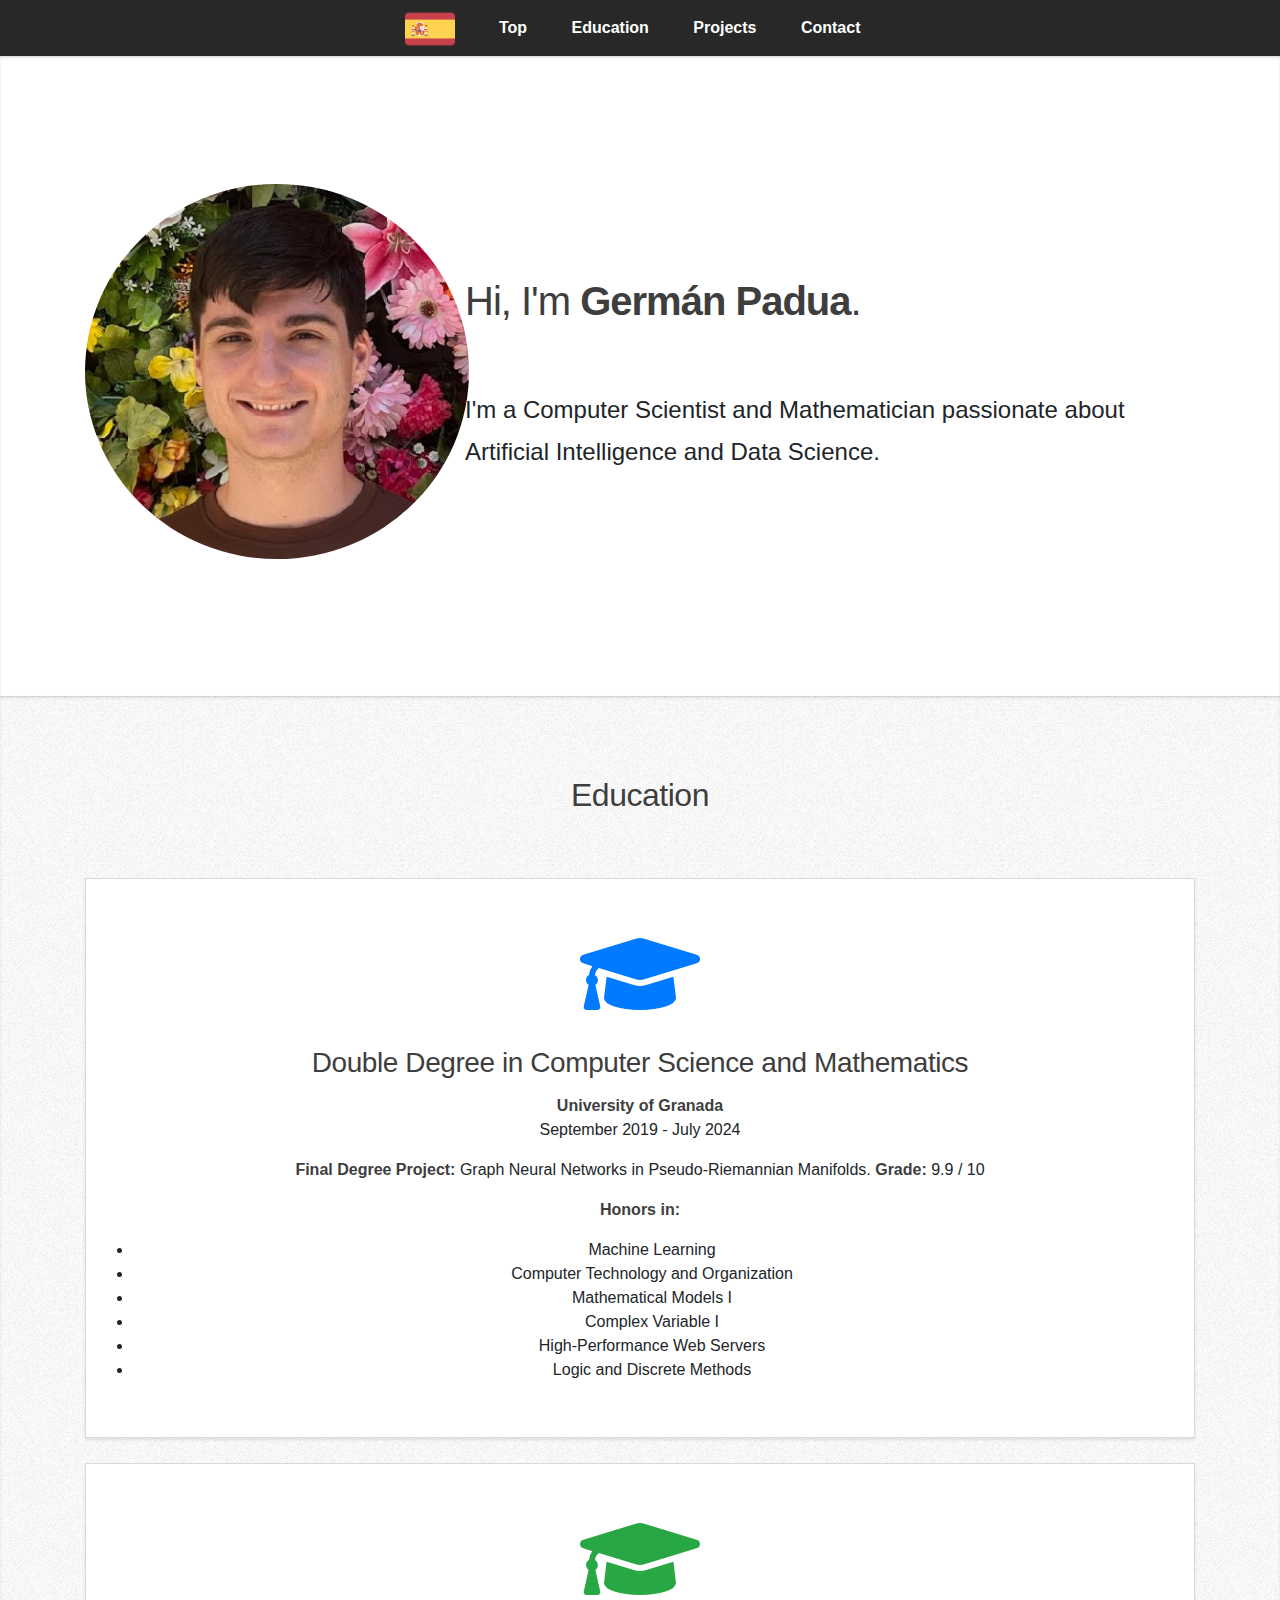
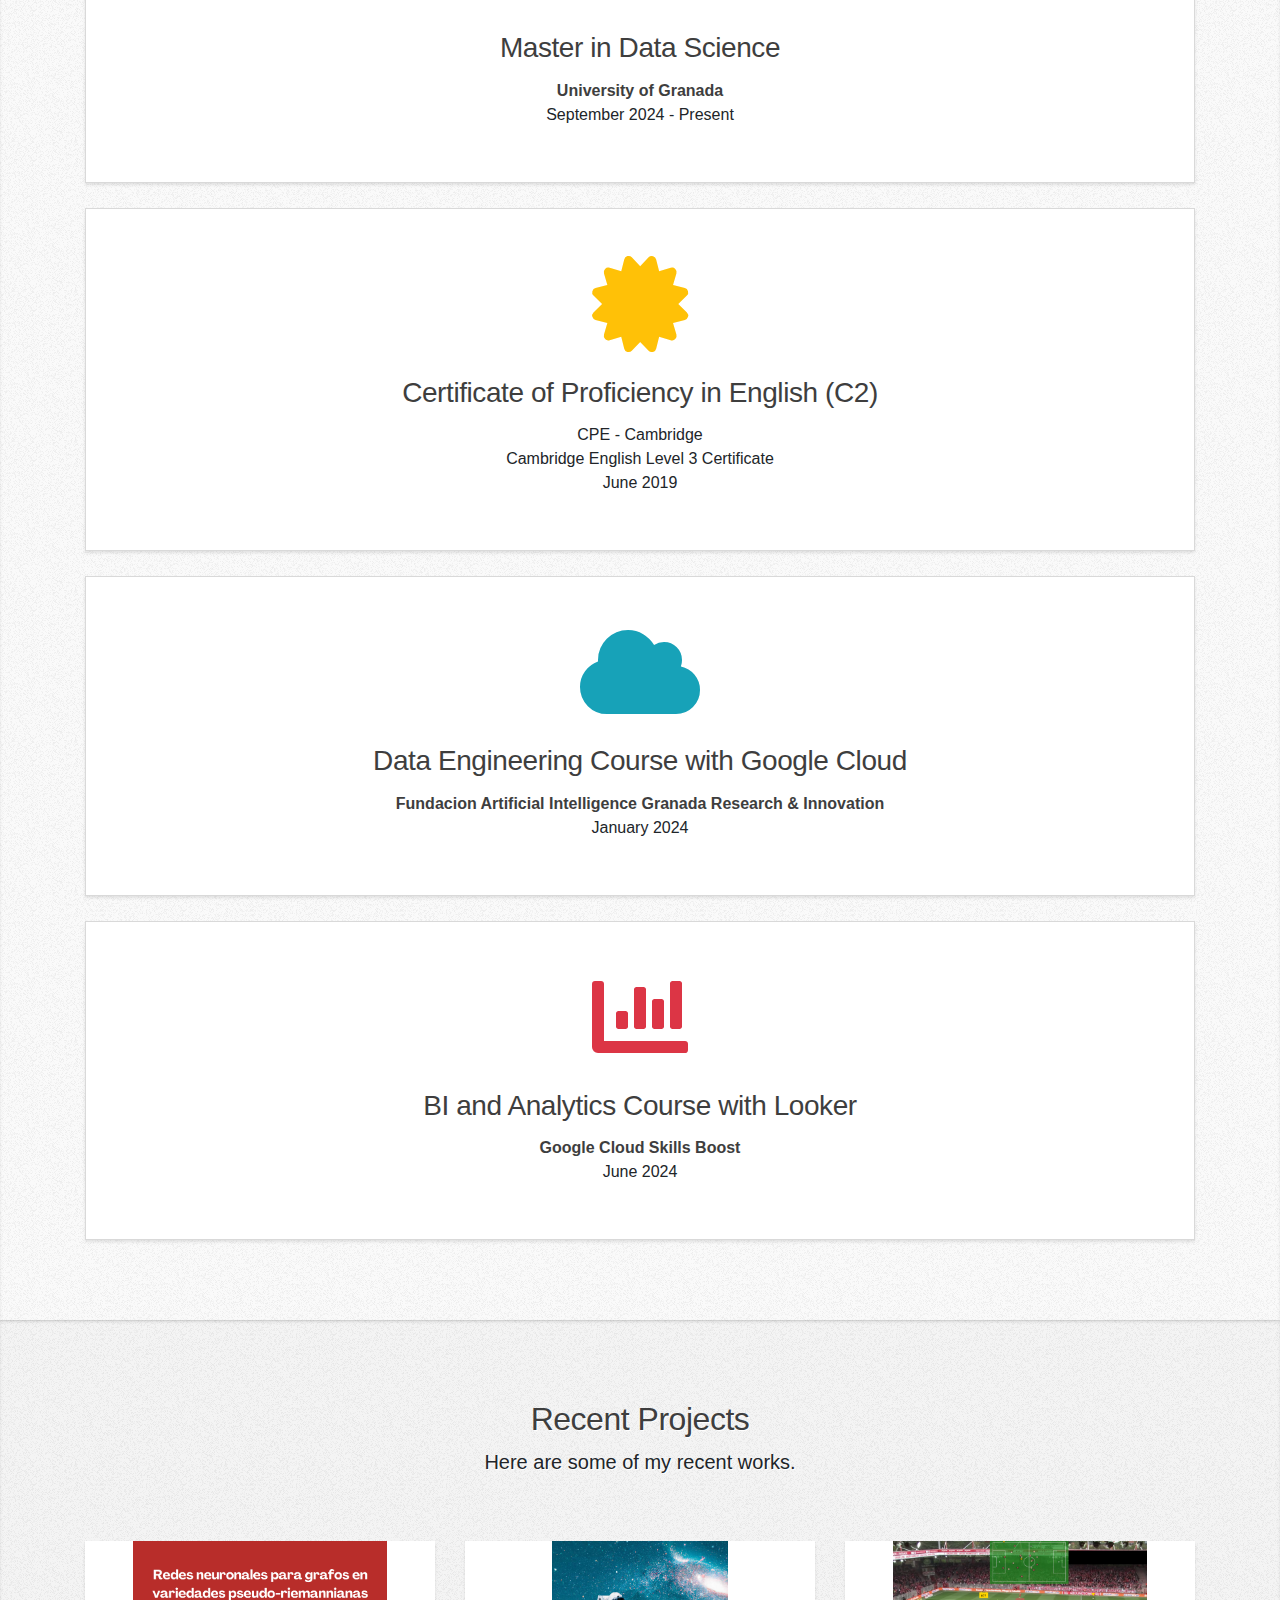
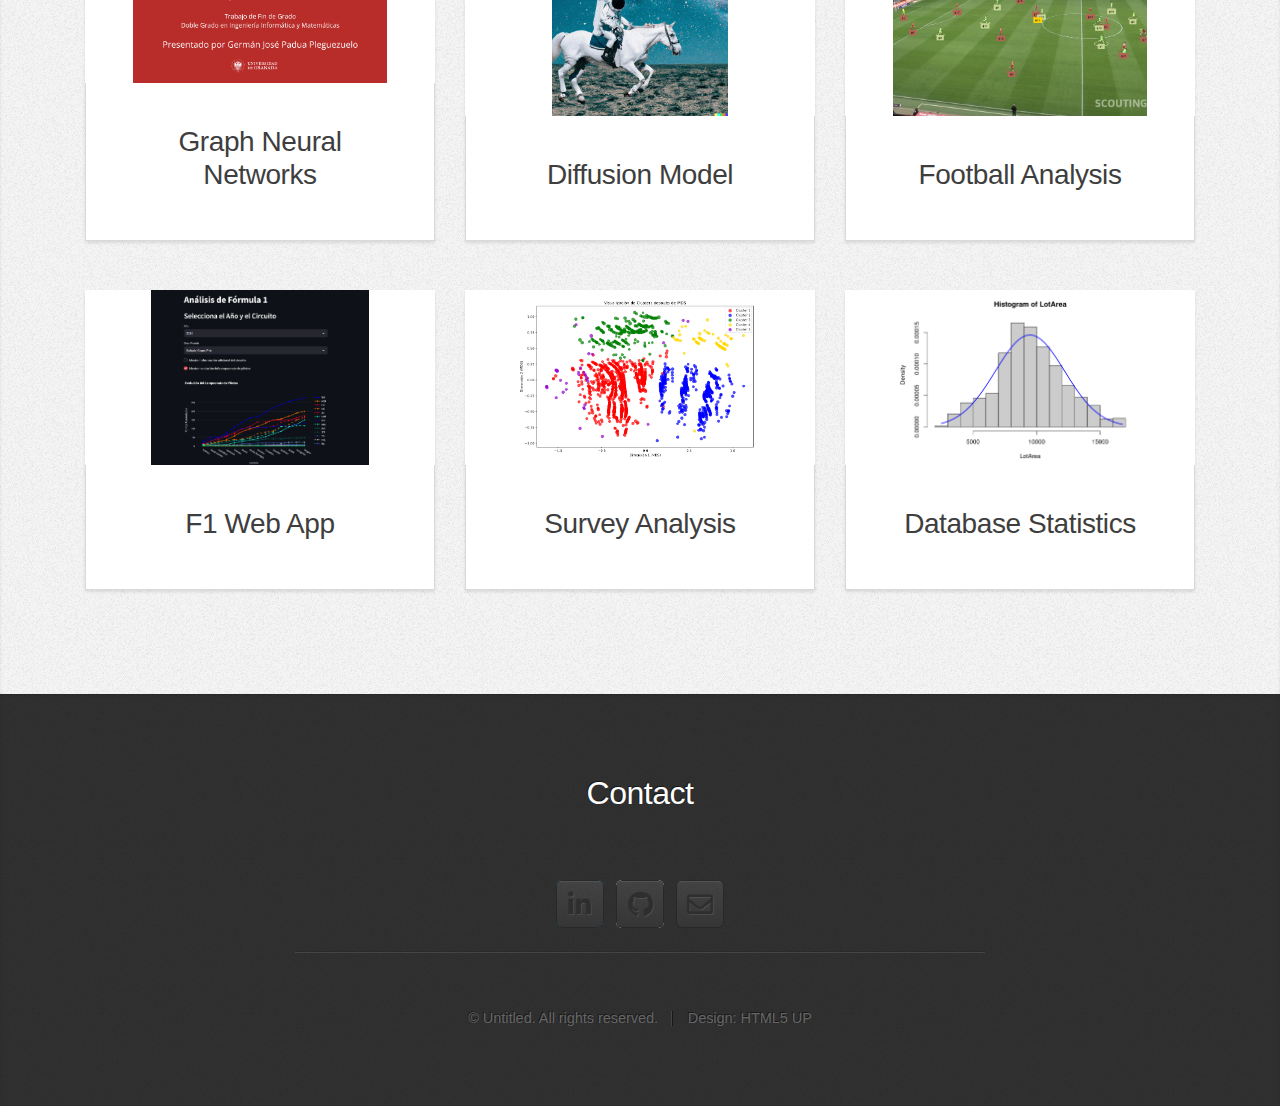
==== index-en.html @ 5255b2de "index Ingles" ====
<!DOCTYPE HTML>
<!--
	Miniport by HTML5 UP
	html5up.net | @ajlkn
	Free for personal and commercial use under the CCA 3.0 license (html5up.net/license)
-->
<html>
	<head>
		<title>German Padua</title>
		<meta charset="utf-8" />
		<meta name="viewport" content="width=device-width, initial-scale=1, user-scalable=no" />
		<link rel="stylesheet" href="assets/css/main.css" />
        <!-- Bootstrap 4 CSS -->
        <link href="https://stackpath.bootstrapcdn.com/bootstrap/4.5.2/css/bootstrap.min.css" rel="stylesheet">
	</head>
    
	<body class="is-preload">

		<!-- Nav -->
			<nav id="nav">
				<ul class="container">
                    <li>
                        <a href="index.html">
                            <img src="images/spain-flag.png" alt="Spanish" style="width: 50px; height: auto;" />
                        </a>
                    </li>
					<li><a href="#top">Top</a></li>
					<li><a href="#work">Education</a></li>
					<li><a href="#portfolio">Projects</a></li>
					<li><a href="#contact">Contact</a></li>

                    
				</ul>
			</nav>

        <!-- Home -->
        <article id="top" class="wrapper style1">
            <div class="container">
                <div class="row align-items-center">
                    <div class="col-12 col-md-4 mb-4 mb-md-0">
                        <span class="image fit">
                            <img src="images/me-big.jpg" alt="" class="rounded-circle img-fluid" />
                        </span>
                    </div>
                    <div class="col-12 col-md-8 text-center text-md-left">
                        <header>
                            <h1>Hi, I'm <strong>Germán Padua</strong>.</h1>
                        </header>
                        <p class="lead">I'm a Computer Scientist and Mathematician passionate about Artificial Intelligence and Data Science.</p>
                    </div>
                </div>
            </div>
        </article>

		<!-- Work -->
        <!-- Academic Background -->
<article id="work" class="wrapper style2">
    <div class="container">
        <header>
            <h2>Education</h2>
        </header>
        <div class="row aln-center">
            <div class="col-12">
                <section class="box style1">
                    <span class="icon solid featured fa-graduation-cap" style="color: #007bff;"></span>
                    <h3>Double Degree in Computer Science and Mathematics</h3>
                    <p><strong>University of Granada</strong><br />September 2019 - July 2024</p>
                    <p><strong>Final Degree Project:</strong> Graph Neural Networks in Pseudo-Riemannian Manifolds. <strong>Grade:</strong> 9.9 / 10</p>
                    <p><strong>Honors in:</strong></p>
                    <ul>
                        <li>Machine Learning</li>
                        <li>Computer Technology and Organization</li>
                        <li>Mathematical Models I</li>
                        <li>Complex Variable I</li>
                        <li>High-Performance Web Servers</li>
                        <li>Logic and Discrete Methods</li>
                    </ul>
                </section>
            </div>
            <div class="col-12">
                <section class="box style1">
                    <span class="icon solid featured fa-graduation-cap" style="color: #28a745;"></span>
                    <h3>Master in Data Science</h3>
                    <p><strong>University of Granada</strong><br />September 2024 - Present</p>
                </section>
            </div>
            <div class="col-12">
                <section class="box style1">
                    <span class="icon solid featured fa-certificate" style="color: #ffc107;"></span>
                    <h3>Certificate of Proficiency in English (C2)</h3>
                    <p>CPE - Cambridge <br /> Cambridge English Level 3 Certificate <br />June 2019</p>
                </section>
            </div>
            <div class="col-12">
                <section class="box style1">
                    <span class="icon solid featured fa-cloud" style="color: #17a2b8;"></span>
                    <h3>Data Engineering Course with Google Cloud</h3>
                    <p><strong>Fundacion Artificial Intelligence Granada Research & Innovation</strong><br />January 2024</p>
                </section>
            </div>
            <div class="col-12">
                <section class="box style1">
                    <span class="icon solid featured fa-chart-bar" style="color: #dc3545;"></span>
                    <h3>BI and Analytics Course with Looker</h3>
                    <p><strong>Google Cloud Skills Boost</strong><br />June 2024</p>
                </section>
            </div>
        </div>
    </div>
</article>

		<!-- Portfolio -->
<article id="portfolio" class="wrapper style3">
    <div class="container">
        <header>
            <h2>Recent Projects</h2>
            <p>Here are some of my recent works.</p>
        </header>
        <div class="row">
            <!-- Project 1 -->
            <div class="col-12 col-sm-6 col-md-4 mb-4">
                <article class="box style2">
                    <!-- Modal Trigger -->
                    <a href="#" class="image featured project-image-container" data-toggle="modal" data-target="#project-1-modal">
                        <img src="images/project-1-cover.png" alt="Graph Neural Networks" />
                    </a>
                    <h3><a href="#" data-toggle="modal" data-target="#project-1-modal">Graph Neural Networks</a></h3>
                </article>
            </div>
            <!-- Project 2 -->
            <div class="col-12 col-sm-6 col-md-4 mb-4">
                <article class="box style2">
                    <!-- Modal Trigger -->
                    <a href="#" class="image featured project-image-container" data-toggle="modal" data-target="#project-2-modal">
                        <img src="images/project-2-cover.png" alt="Diffusion Model" />
                    </a>
                    <h3><a href="#" data-toggle="modal" data-target="#project-2-modal">Diffusion Model</a></h3>
                </article>
            </div>

            <!-- Project 3 -->
        <div class="col-12 col-sm-6 col-md-4 mb-4">
            <article class="box style2">
                <!-- Modal Trigger -->
                <a href="#" class="image featured project-image-container" data-toggle="modal" data-target="#project-3-modal">
                    <img src="images/project-3-cover.png" alt="Football Analysis" />
                </a>
                <h3><a href="#" data-toggle="modal" data-target="#project-3-modal">Football Analysis</a></h3>
            </article>
        </div>
        <!-- Project 4 -->
        <div class="col-12 col-sm-6 col-md-4 mb-4">
            <article class="box style2">
                <!-- Modal Trigger -->
                <a href="#" class="image featured project-image-container" data-toggle="modal" data-target="#project-4-modal">
                    <img src="images/project-4-cover.png" alt="F1 Web App" />
                </a>
                <h3><a href="#" data-toggle="modal" data-target="#project-4-modal">F1 Web App</a></h3>
            </article>
        </div>
        <!-- Project 5 -->
        <div class="col-12 col-sm-6 col-md-4 mb-4">
            <article class="box style2">
                <!-- Modal Trigger -->
                <a href="#" class="image featured project-image-container" data-toggle="modal" data-target="#project-5-modal">
                    <img src="images/project-5-cover.png" alt="Survey Analysis" />
                </a>
                <h3><a href="#" data-toggle="modal" data-target="#project-5-modal">Survey Analysis</a></h3>
            </article>
        </div>
        <!-- Project 6 -->
        <div class="col-12 col-sm-6 col-md-4 mb-4">
            <article class="box style2">
                <!-- Modal Trigger -->
                <a href="#" class="image featured project-image-container" data-toggle="modal" data-target="#project-6-modal">
                    <img src="images/project-6-cover.png" alt="Database Statistics" />
                </a>
                <h3><a href="#" data-toggle="modal" data-target="#project-6-modal">Database Statistics</a></h3>
            </article>
        </div>
        </div>
        
    </div>
</article>


<!-- Modal for Project 1 -->
<div id="project-1-modal" class="modal fade" role="dialog">
    <div class="modal-dialog modal-lg">
        <div class="modal-content">
            <div class="modal-header">
                <h4 class="modal-title">Graph Neural Networks</h4>
                <button type="button" class="close" data-dismiss="modal">&times;</button>
            </div>
            <div class="modal-body">
                <!-- Carousel -->
                <div id="project-1-carousel" class="carousel slide" data-ride="carousel">
                    <!-- Indicators -->
                    <ol class="carousel-indicators">
                        <li data-target="#project-1-carousel" data-slide-to="0" class="active"></li>
                        <li data-target="#project-1-carousel" data-slide-to="1"></li>
                    </ol>

                    <!-- Wrapper for slides -->
                    <div class="carousel-inner">
                        <div class="carousel-item active">
                            <img src="images/carousel-1/1.png" class="d-block w-100" alt="Slide 1">
                        </div>
                        <div class="carousel-item">
                            <img src="images/carousel-1/2.png" class="d-block w-100" alt="Slide 2">
                        </div>
                    </div>

                    <!-- Left and right controls -->
                    <a class="carousel-control-prev" href="#project-1-carousel" role="button" data-slide="prev">
                        <span class="carousel-control-prev-icon" aria-hidden="true"></span>
                        <span class="sr-only">Previous</span>
                    </a>
                    <a class="carousel-control-next" href="#project-1-carousel" role="button" data-slide="next">
                        <span class="carousel-control-next-icon" aria-hidden="true"></span>
                        <span class="sr-only">Next</span>
                    </a>
                </div>
                
                <!-- Project Description -->
                <div class="project-description mt-4">
                    <p>This project focuses on the study of neural networks for graphs, with special emphasis on convolutional networks in pseudo-Riemannian manifolds. </p>
                    <p>Convolutional networks for graphs have become a standard in machine learning for structured data but are often limited to Euclidean space, which is inadequate for representing complex structures. </p>
                    <p>As a solution, pseudo-hyperbolic convolutional networks (QGCN) operating in pseudo-hyperboloids, pseudo-Riemannian submanifolds, are proposed. However, these networks face the challenge of geodesic disconnection, solved through exponential mapping.</p>
                    <p>The goal is to understand and apply these networks to real data representation, demonstrating their potential and exploring possible improvements and future applications.</p>
                </div>
                
                <!-- Tags -->
                <div class="tags mt-3">
                    <span class="tag">Python</span>
                    <span class="tag">Scikit-Learn</span>
                    <span class="tag">Torch</span>
                    <span class="tag">networkx</span>
                </div>
            </div>
            
            <!-- Modal Footer -->
            <div class="modal-footer">
                <button type="button" class="btn btn-default" data-dismiss="modal">Close</button>
            </div>
        </div>
    </div>
</div>


<!-- Modal for Project 2 -->
<div id="project-2-modal" class="modal fade" role="dialog">
    <div class="modal-dialog modal-lg">
        <div class="modal-content">
            <div class="modal-header">
                <h4 class="modal-title">Diffusion Model</h4>
                <button type="button" class="close" data-dismiss="modal">&times;</button>
            </div>
            <div class="modal-body">
                <!-- Carousel -->
                <div id="project-2-carousel" class="carousel slide" data-ride="carousel">
                    <!-- Indicators -->
                    <ol class="carousel-indicators">
                        <li data-target="#project-2-carousel" data-slide-to="0" class="active"></li>
                        <li data-target="#project-2-carousel" data-slide-to="1"></li>
                        <li data-target="#project-2-carousel" data-slide-to="2"></li>
                    </ol>

                    <!-- Wrapper for slides -->
                    <div class="carousel-inner">
                        <div class="carousel-item active">
                            <img src="images/carousel-2/1.png" class="d-block w-100" alt="Slide 1">
                        </div>
                        <div class="carousel-item">
                            <img src="images/carousel-2/2.png" class="d-block w-100" alt="Slide 2">
                        </div>
                        <div class="carousel-item">
                            <img src="images/carousel-2/3.png" class="d-block w-100" alt="Slide 2">
                        </div>
                    </div>

                    <!-- Left and right controls -->
                    <a class="carousel-control-prev" href="#project-2-carousel" role="button" data-slide="prev">
                        <span class="carousel-control-prev-icon" aria-hidden="true"></span>
                        <span class="sr-only">Previous</span>
                    </a>
                    <a class="carousel-control-next" href="#project-2-carousel" role="button" data-slide="next">
                        <span class="carousel-control-next-icon" aria-hidden="true"></span>
                        <span class="sr-only">Next</span>
                    </a>
                </div>
                
                <!-- Project Description -->
                <div class="project-description mt-4">
                    <p>This project studies Diffusion Models applied to image generation, focusing on synthesizing cars using the "Stanford Cars Dataset."</p>
                    <p>By adapting and modifying an existing architecture, vehicle representations were achieved at 32x32 resolution. Adjustments were made to the layers, training algorithm, and hyperparameters, and different loss functions were tested. </p>
                    <p>Additionally, the FID score calculation was implemented to evaluate and compare model versions.</p>
                </div>
                
                <!-- Tags -->
                <div class="tags mt-3">
                    <span class="tag">Python</span>
                    <span class="tag">PyTorch</span>
                </div>
            </div>
            
            <!-- Modal Footer -->
            <div class="modal-footer">
                <button type="button" class="btn btn-default" data-dismiss="modal">Close</button>
            </div>
        </div>
    </div>
</div>

<!-- Modal for Project 3 -->
<div id="project-3-modal" class="modal fade" role="dialog">
    <div class="modal-dialog modal-lg">
        <div class="modal-content">
            <div class="modal-header">
                <h4 class="modal-title">Football Analysis</h4>
                <button type="button" class="close" data-dismiss="modal">&times;</button>
            </div>
            <div class="modal-body">
                <!-- Carousel -->
                <div id="project-3-carousel" class="carousel slide" data-ride="carousel">
                    <!-- Indicators -->
                    <ol class="carousel-indicators">
                        <li data-target="#project-3-carousel" data-slide-to="0" class="active"></li>
                        <li data-target="#project-3-carousel" data-slide-to="1"></li>
                    </ol>

                    <!-- Wrapper for slides -->
                    <div class="carousel-inner">
                        <div class="carousel-item active">
                            <img src="images/carousel-3/1.png" class="d-block w-100" alt="Slide 1">
                        </div>
                        <div class="carousel-item">
                            <img src="images/carousel-3/2.png" class="d-block w-100" alt="Slide 2">
                        </div>

                    </div>

                    <!-- Left and right controls -->
                    <a class="carousel-control-prev" href="#project-3-carousel" role="button" data-slide="prev">
                        <span class="carousel-control-prev-icon" aria-hidden="true"></span>
                        <span class="sr-only">Previous</span>
                    </a>
                    <a class="carousel-control-next" href="#project-3-carousel" role="button" data-slide="next">
                        <span class="carousel-control-next-icon" aria-hidden="true"></span>
                        <span class="sr-only">Next</span>
                    </a>
                </div>
                
                <!-- Project Description -->
                <div class="project-description mt-4">
                    <p>This project focuses on the application of computer vision models to analyze football match videos. It uses a YOLOv8 model specifically pretrained on football images to detect players, referees, and the ball. </p>
                    <p>Additionally, it identifies players from each team and tracks their movements in real-time, including location, distance covered, and speed. </p>
                    <p>Finally, more advanced visualizations are provided, such as heatmaps of player positions throughout the video.</p>
                </div>
                
                <!-- Tags -->
                <div class="tags mt-3">
                    <span class="tag">Python</span>
                    <span class="tag">YOLO</span>
                    <span class="tag">OpenCV</span>
                    <span class="tag">Supervision</span>
                    <span class="tag">Roboflow</span>
                </div>
            </div>
            
            <!-- Modal Footer -->
            <div class="modal-footer">
                <button type="button" class="btn btn-default" data-dismiss="modal">Close</button>
            </div>
        </div>
    </div>
</div>

<!-- Modal for Project 4 -->
<div id="project-4-modal" class="modal fade" role="dialog">
    <div class="modal-dialog modal-lg">
        <div class="modal-content">
            <div class="modal-header">
                <h4 class="modal-title">F1 Web App</h4>
                <button type="button" class="close" data-dismiss="modal">&times;</button>
            </div>
            <div class="modal-body">
                <!-- Carousel -->
                <div id="project-4-carousel" class="carousel slide" data-ride="carousel">
                    <!-- Indicators -->
                    <ol class="carousel-indicators">
                        <li data-target="#project-4-carousel" data-slide-to="0" class="active"></li>
                        <li data-target="#project-4-carousel" data-slide-to="1"></li>
                        <li data-target="#project-4-carousel" data-slide-to="2"></li>
                        <li data-target="#project-4-carousel" data-slide-to="3"></li>
                    </ol>

                    <!-- Wrapper for slides -->
                    <div class="carousel-inner">
                        <div class="carousel-item active">
                            <img src="images/carousel-4/1.png" class="d-block w-100" alt="Slide 1">
                        </div>
                        <div class="carousel-item">
                            <img src="images/carousel-4/2.png" class="d-block w-100" alt="Slide 2">
                        </div>
                        <div class="carousel-item">
                            <img src="images/carousel-4/3.png" class="d-block w-100" alt="Slide 3">
                        </div>
                        <div class="carousel-item">
                            <img src="images/carousel-4/4.png" class="d-block w-100" alt="Slide 4">
                        </div>
                    </div>

                    <!-- Left and right controls -->
                    <a class="carousel-control-prev" href="#project-4-carousel" role="button" data-slide="prev">
                        <span class="carousel-control-prev-icon" aria-hidden="true"></span>
                        <span class="sr-only">Previous</span>
                    </a>
                    <a class="carousel-control-next" href="#project-4-carousel" role="button" data-slide="next">
                        <span class="carousel-control-next-icon" aria-hidden="true"></span>
                        <span class="sr-only">Next</span>
                    </a>
                </div>
                
                <!-- Project Description -->
                <div class="project-description mt-4">
                    <p>In this project, I developed the website https://f1-data.streamlit.app, which allows detailed analysis of Formula 1 races and standings.</p>
                    <p>The site offers information about circuits, current championship standings, and times for each Grand Prix. For each race, it provides details about the starting grid, qualifying times, position changes, and lap time distribution, among others.</p>
                    <p>The data was obtained via the Ergast and FastF1 APIs and processed and visualized with Streamlit, Plotly, and Pandas.</p>
                </div>
                
                <!-- Tags -->
                <div class="tags mt-3">
                    <span class="tag">Python</span>
                    <span class="tag">Streamlit</span>
                    <span class="tag">FastF1</span>
                    <span class="tag">Ergast</span>
                    <span class="tag">Pandas</span>
                    <span class="tag">Plotly</span>
                </div>
            </div>
            
            <!-- Modal Footer -->
            <div class="modal-footer">
                <button type="button" class="btn btn-default" data-dismiss="modal">Close</button>
            </div>
        </div>
    </div>
</div>

<!-- Modal para el Proyecto 5 -->
<div id="project-5-modal" class="modal fade" role="dialog">
    <div class="modal-dialog modal-lg">
        <div class="modal-content">
            <div class="modal-header">
                <h4 class="modal-title">Survey Analysis</h4>
                <button type="button" class="close" data-dismiss="modal">&times;</button>
            </div>
            <div class="modal-body">
                <!-- Carousel -->
                <div id="project-5-carousel" class="carousel slide" data-ride="carousel">
                    <!-- Indicators -->
                    <ol class="carousel-indicators">
                        <li data-target="#project-5-carousel" data-slide-to="0" class="active"></li>
                        <li data-target="#project-5-carousel" data-slide-to="1"></li>
                        <li data-target="#project-5-carousel" data-slide-to="2"></li>
                    </ol>

                    <!-- Wrapper for slides -->
                    <div class="carousel-inner">
                        <div class="carousel-item active">
                            <img src="images/carousel-5/1.png" class="d-block w-100" alt="Slide 1">
                        </div>
                        <div class="carousel-item">
                            <img src="images/carousel-5/2.png" class="d-block w-100" alt="Slide 2">
                        </div>
                        <div class="carousel-item">
                            <img src="images/carousel-5/3.png" class="d-block w-100" alt="Slide 2">
                        </div>

                    </div>

                    <!-- Left and right controls -->
                    <a class="carousel-control-prev" href="#project-5-carousel" role="button" data-slide="prev">
                        <span class="carousel-control-prev-icon" aria-hidden="true"></span>
                        <span class="sr-only">Previous</span>
                    </a>
                    <a class="carousel-control-next" href="#project-5-carousel" role="button" data-slide="next">
                        <span class="carousel-control-next-icon" aria-hidden="true"></span>
                        <span class="sr-only">Next</span>
                    </a>
                </div>
                
                <!-- Descripción del Proyecto -->
                <div class="project-description mt-4">
                    <p>This practice consists of the application and analysis of clustering techniques to describe groups in different selected data sets. </p>
                    <p> In this project, we propose to analyze the survey published on November 6, 2023, by the company 40db, where the voting intention of the population and other current issues are collected.</p>
                    <p>Different case studies will be defined and different clustering algorithms will be applied to identify and analyze the different groups of interest.</p>
                </div>
                
                <!-- Tags -->
                <div class="tags mt-3">
                    <span class="tag">Python</span>
                    <span class="tag">Numpy</span>
                    <span class="tag">Pandas</span>
                    <span class="tag">Scikit-Learn</span>
                    <span class="tag">Matplotlib</span>
                    <span class="tag">Seaborn</span>
                </div>
            </div>
            
            <!-- Footer del modal -->
            <div class="modal-footer">
                <button type="button" class="btn btn-default" data-dismiss="modal">Cerrar</button>
            </div>
        </div>
    </div>
</div>


<!-- Modal para el Proyecto 6 -->
<div id="project-6-modal" class="modal fade" role="dialog">
    <div class="modal-dialog modal-lg">
        <div class="modal-content">
            <div class="modal-header">
                <h4 class="modal-title">Data Statistics</h4>
                <button type="button" class="close" data-dismiss="modal">&times;</button>
            </div>
            <div class="modal-body">
                <!-- Carousel -->
                <div id="project-6-carousel" class="carousel slide" data-ride="carousel">
                    <!-- Indicators -->
                    <ol class="carousel-indicators">
                        <li data-target="#project-6-carousel" data-slide-to="0" class="active"></li>
                        <li data-target="#project-6-carousel" data-slide-to="1"></li>
                        <li data-target="#project-6-carousel" data-slide-to="2"></li>
                        <li data-target="#project-6-carousel" data-slide-to="3"></li>
                    </ol>

                    <!-- Wrapper for slides -->
                    <div class="carousel-inner">
                        <div class="carousel-item active">
                            <img src="images/carousel-6/1.png" class="d-block w-100" alt="Slide 1">
                        </div>
                        <div class="carousel-item">
                            <img src="images/carousel-6/2.png" class="d-block w-100" alt="Slide 2">
                        </div>
                        <div class="carousel-item">
                            <img src="images/carousel-6/3.png" class="d-block w-100" alt="Slide 2">
                        </div>
                        <div class="carousel-item">
                            <img src="images/carousel-6/4.png" class="d-block w-100" alt="Slide 2">
                        </div>
                    </div>

                    <!-- Left and right controls -->
                    <a class="carousel-control-prev" href="#project-6-carousel" role="button" data-slide="prev">
                        <span class="carousel-control-prev-icon" aria-hidden="true"></span>
                        <span class="sr-only">Previous</span>
                    </a>
                    <a class="carousel-control-next" href="#project-6-carousel" role="button" data-slide="next">
                        <span class="carousel-control-next-icon" aria-hidden="true"></span>
                        <span class="sr-only">Next</span>
                    </a>
                </div>
                
                <!-- Descripción del Proyecto -->
                <div class="project-description mt-4">
                    <p>This project focuses on the exploratory analysis, both univariate and multivariate, of a database on housing. </p>
                    <p>The presence of outliers and the normality of the different variables is studied, and different visualization and dimensionality reduction techniques, PCA and FA, are applied to study the relationship between the variables.</p>
                </div>
                
                <!-- Tags -->
                <div class="tags mt-3">
                    <span class="tag">R</span>
                    <span class="tag">RStudio</span>

                </div>
            </div>
            
            <!-- Footer del modal -->
            <div class="modal-footer">
                <button type="button" class="btn btn-default" data-dismiss="modal">Cerrar</button>
            </div>
        </div>
    </div>
</div>


		<!-- Contact -->
			<article id="contact" class="wrapper style4">
				<div class="container medium">
					<header>
						<h2>Contact</h2>
					</header>
					<div class="row">

						<div class="col-12">
							
							<ul class="social">
								<li><a href="https://www.linkedin.com/in/german-jose-padua-pleguezuelo/" class="icon brands fa-linkedin-in" target="_blank"><span class="label">LinkedIn</span></a></li>
								<li><a href="https://github.com/germanpadua" class="icon brands fa-github" target="_blank"><span class="label">Github</span></a></li>
								<li><a href="mailto:german.padua@outlook.es" class="icon fa-envelope"><span class="label">Email</span></a></li>
							</ul>
							<hr />
						</div>
					</div>
					<footer>
						<ul id="copyright">
							<li>&copy; Untitled. All rights reserved.</li><li>Design: <a href="http://html5up.net">HTML5 UP</a></li>
						</ul>
					</footer>
				</div>
			</article>

			<!-- Scripts -->
                <script src="assets/js/jquery.min.js"></script>
                <script src="assets/js/jquery.scrolly.min.js"></script>
                <script src="assets/js/browser.min.js"></script>
                <script src="assets/js/breakpoints.min.js"></script>
                <script src="assets/js/util.js"></script>
                <script src="assets/js/main.js"></script>
                <!-- jQuery -->
                <script src="https://code.jquery.com/jquery-3.5.1.min.js"></script>
                <!-- Bootstrap 4 JS -->
                <script src="https://stackpath.bootstrapcdn.com/bootstrap/4.5.2/js/bootstrap.min.js"></script>
                    

	</body>
</html>
---- assets/css/main.css ----
@import url("https://fonts.googleapis.com/css?family=Open+Sans:300,300italic,600,600italic,700");
@import url("fontawesome-all.min.css");

/*
	Miniport by HTML5 UP
	html5up.net | @ajlkn
	Free for personal and commercial use under the CCA 3.0 license (html5up.net/license)
*/

html, body, div, span, applet, object,
iframe, h1, h2, h3, h4, h5, h6, p, blockquote,
pre, a, abbr, acronym, address, big, cite,
code, del, dfn, em, img, ins, kbd, q, s, samp,
small, strike, strong, sub, sup, tt, var, b,
u, i, center, dl, dt, dd, ol, ul, li, fieldset,
form, label, legend, table, caption, tbody,
tfoot, thead, tr, th, td, article, aside,
canvas, details, embed, figure, figcaption,
footer, header, hgroup, menu, nav, output, ruby,
section, summary, time, mark, audio, video {
	margin: 0;
	padding: 0;
	border: 0;
	font-size: 100%;
	font: inherit;
	vertical-align: baseline;}

article, aside, details, figcaption, figure,
footer, header, hgroup, menu, nav, section {
	display: block;}

body {
	line-height: 1;
}

ol, ul {
	list-style: none;
}

blockquote, q {
	quotes: none;
}

	blockquote:before, blockquote:after, q:before, q:after {
		content: '';
		content: none;
	}

table {
	border-collapse: collapse;
	border-spacing: 0;
}

body {
	-webkit-text-size-adjust: none;
}

mark {
	background-color: transparent;
	color: inherit;
}

input::-moz-focus-inner {
	border: 0;
	padding: 0;
}

input, select, textarea {
	-moz-appearance: none;
	-webkit-appearance: none;
	-ms-appearance: none;
	appearance: none;
}

/* Basic */

	html {
		box-sizing: border-box;
	}

	*, *:before, *:after {
		box-sizing: inherit;
	}

	body {
		padding-top: 3.5em;
	}

		body.is-preload *, body.is-preload *:before, body.is-preload *:after {
			-moz-animation: none !important;
			-webkit-animation: none !important;
			-ms-animation: none !important;
			animation: none !important;
			-moz-transition: none !important;
			-webkit-transition: none !important;
			-ms-transition: none !important;
			transition: none !important;
		}

	body, input, textarea, select {
		font-family: 'Open Sans', sans-serif;
		line-height: 1.85em;
		color: #888;
		font-weight: 300;
		font-size: 13pt;
	}

	a {
		-moz-transition: color .2s ease-in-out;
		-webkit-transition: color .2s ease-in-out;
		-ms-transition: color .2s ease-in-out;
		transition: color .2s ease-in-out;
		color: #43B3E0;
		text-decoration: underline;
	}

		a:hover {
			color: #43bff0 !important;
		}

		a img {
			border: 0;
		}

	b, strong {
		font-weight: 600;
		color: #3e3e3e;
	}

	i, em {
		font-style: italic;
	}

	sub {
		position: relative;
		top: 0.5em;
		font-size: 0.8em;
	}

	sup {
		position: relative;
		top: -0.5em;
		font-size: 0.8em;
	}

	blockquote {
		border-left: solid 0.75em #eee;
		padding: 1em 0 1em 1.5em;
		font-style: italic;
	}

	h1, h2, h3, h4, h5, h6 {
		color: #3e3e3e;
		margin: 0 0 0.75em 0;
	}

	h1 a, h2 a, h3 a, h4 a, h5 a, h6 a {
		text-decoration: none;
		color: inherit;
	}

	h2, h3, h4, h5, h6 {
		font-weight: 700;
	}

	h1 {
		font-size: 3.25em;
		letter-spacing: -0.025em;
		font-weight: 300;
	}

		h1 strong {
			font-weight: 700;
		}

	h2 {
		font-size: 2em;
		letter-spacing: -0.015em;
	}

	h3 {
		font-size: 1.5em;
		letter-spacing: -0.015em;
	}

	em, i {
		font-style: italic;
	}

	br.clear {
		clear: both;
	}

	hr {
		border: 0;
		border-top: solid 1px #444;
		border-top-color: rgba(0, 0, 0, 0.35);
		box-shadow: 0px 1px 0px 0px rgba(255, 255, 255, 0.1);
		height: 1px;
		margin: 3em 0;
	}

	p, ul, ol, dl, table {
		margin-bottom: 2em;
	}

	header {
		margin: 0 0 3em 0;
	}

		header > p {
			font-size: 1.25em;
			margin: 0;
		}

	footer {
		margin: 3em 0 0 0;
	}

		footer > p {
			font-size: 1.25em;
		}

/* Container */

	.container {
		margin: 0 auto;
		max-width: calc(100% - 50px);
		width: 1200px;
	}

		.container.medium {
			width: 900px;
		}

		@media screen and (max-width: 1680px) {

			.container {
				width: 1200px;
			}

				.container.medium {
					width: 900px;
				}

		}

		@media screen and (max-width: 1280px) {

			.container {
				width: 960px;
			}

				.container.medium {
					width: 720px;
				}

		}

		@media screen and (max-width: 980px) {

			.container {
				width: 100%;
			}

				.container.medium {
					width: 75%;
				}

		}

		@media screen and (max-width: 736px) {

			.container {
				width: 100%;
				max-width: calc(100% - 30px);
			}

				.container.medium {
					width: 100%;
				}

		}

/* Row */

	.row {
		display: flex;
		flex-wrap: wrap;
		box-sizing: border-box;
		align-items: stretch;
	}

		.row > * {
			box-sizing: border-box;
		}

		.row.gtr-uniform > * > :last-child {
			margin-bottom: 0;
		}

		.row.aln-left {
			justify-content: flex-start;
		}

		.row.aln-center {
			justify-content: center;
		}

		.row.aln-right {
			justify-content: flex-end;
		}

		.row.aln-top {
			align-items: flex-start;
		}

		.row.aln-middle {
			align-items: center;
		}

		.row.aln-bottom {
			align-items: flex-end;
		}

		.row > .imp {
			order: -1;
		}

		.row > .col-1 {
			width: 8.33333%;
		}

		.row > .off-1 {
			margin-left: 8.33333%;
		}

		.row > .col-2 {
			width: 16.66667%;
		}

		.row > .off-2 {
			margin-left: 16.66667%;
		}

		.row > .col-3 {
			width: 25%;
		}

		.row > .off-3 {
			margin-left: 25%;
		}

		.row > .col-4 {
			width: 33.33333%;
		}

		.row > .off-4 {
			margin-left: 33.33333%;
		}

		.row > .col-5 {
			width: 41.66667%;
		}

		.row > .off-5 {
			margin-left: 41.66667%;
		}

		.row > .col-6 {
			width: 50%;
		}

		.row > .off-6 {
			margin-left: 50%;
		}

		.row > .col-7 {
			width: 58.33333%;
		}

		.row > .off-7 {
			margin-left: 58.33333%;
		}

		.row > .col-8 {
			width: 66.66667%;
		}

		.row > .off-8 {
			margin-left: 66.66667%;
		}

		.row > .col-9 {
			width: 75%;
		}

		.row > .off-9 {
			margin-left: 75%;
		}

		.row > .col-10 {
			width: 83.33333%;
		}

		.row > .off-10 {
			margin-left: 83.33333%;
		}

		.row > .col-11 {
			width: 91.66667%;
		}

		.row > .off-11 {
			margin-left: 91.66667%;
		}

		.row > .col-12 {
			width: 100%;
		}

		.row > .off-12 {
			margin-left: 100%;
		}

		.row.gtr-0 {
			margin-top: 0px;
			margin-left: 0px;
		}

			.row.gtr-0 > * {
				padding: 0px 0 0 0px;
			}

			.row.gtr-0.gtr-uniform {
				margin-top: 0px;
			}

				.row.gtr-0.gtr-uniform > * {
					padding-top: 0px;
				}

		.row.gtr-25 {
			margin-top: -6.25px;
			margin-left: -6.25px;
		}

			.row.gtr-25 > * {
				padding: 6.25px 0 0 6.25px;
			}

			.row.gtr-25.gtr-uniform {
				margin-top: -6.25px;
			}

				.row.gtr-25.gtr-uniform > * {
					padding-top: 6.25px;
				}

		.row.gtr-50 {
			margin-top: -12.5px;
			margin-left: -12.5px;
		}

			.row.gtr-50 > * {
				padding: 12.5px 0 0 12.5px;
			}

			.row.gtr-50.gtr-uniform {
				margin-top: -12.5px;
			}

				.row.gtr-50.gtr-uniform > * {
					padding-top: 12.5px;
				}

		.row {
			margin-top: -25px;
			margin-left: -25px;
		}

			.row > * {
				padding: 25px 0 0 25px;
			}

			.row.gtr-uniform {
				margin-top: -25px;
			}

				.row.gtr-uniform > * {
					padding-top: 25px;
				}

		.row.gtr-150 {
			margin-top: -37.5px;
			margin-left: -37.5px;
		}

			.row.gtr-150 > * {
				padding: 37.5px 0 0 37.5px;
			}

			.row.gtr-150.gtr-uniform {
				margin-top: -37.5px;
			}

				.row.gtr-150.gtr-uniform > * {
					padding-top: 37.5px;
				}

		.row.gtr-200 {
			margin-top: -50px;
			margin-left: -50px;
		}

			.row.gtr-200 > * {
				padding: 50px 0 0 50px;
			}

			.row.gtr-200.gtr-uniform {
				margin-top: -50px;
			}

				.row.gtr-200.gtr-uniform > * {
					padding-top: 50px;
				}

		@media screen and (max-width: 1680px) {

			.row {
				display: flex;
				flex-wrap: wrap;
				box-sizing: border-box;
				align-items: stretch;
			}

				.row > * {
					box-sizing: border-box;
				}

				.row.gtr-uniform > * > :last-child {
					margin-bottom: 0;
				}

				.row.aln-left {
					justify-content: flex-start;
				}

				.row.aln-center {
					justify-content: center;
				}

				.row.aln-right {
					justify-content: flex-end;
				}

				.row.aln-top {
					align-items: flex-start;
				}

				.row.aln-middle {
					align-items: center;
				}

				.row.aln-bottom {
					align-items: flex-end;
				}

				.row > .imp-xlarge {
					order: -1;
				}

				.row > .col-1-xlarge {
					width: 8.33333%;
				}

				.row > .off-1-xlarge {
					margin-left: 8.33333%;
				}

				.row > .col-2-xlarge {
					width: 16.66667%;
				}

				.row > .off-2-xlarge {
					margin-left: 16.66667%;
				}

				.row > .col-3-xlarge {
					width: 25%;
				}

				.row > .off-3-xlarge {
					margin-left: 25%;
				}

				.row > .col-4-xlarge {
					width: 33.33333%;
				}

				.row > .off-4-xlarge {
					margin-left: 33.33333%;
				}

				.row > .col-5-xlarge {
					width: 41.66667%;
				}

				.row > .off-5-xlarge {
					margin-left: 41.66667%;
				}

				.row > .col-6-xlarge {
					width: 50%;
				}

				.row > .off-6-xlarge {
					margin-left: 50%;
				}

				.row > .col-7-xlarge {
					width: 58.33333%;
				}

				.row > .off-7-xlarge {
					margin-left: 58.33333%;
				}

				.row > .col-8-xlarge {
					width: 66.66667%;
				}

				.row > .off-8-xlarge {
					margin-left: 66.66667%;
				}

				.row > .col-9-xlarge {
					width: 75%;
				}

				.row > .off-9-xlarge {
					margin-left: 75%;
				}

				.row > .col-10-xlarge {
					width: 83.33333%;
				}

				.row > .off-10-xlarge {
					margin-left: 83.33333%;
				}

				.row > .col-11-xlarge {
					width: 91.66667%;
				}

				.row > .off-11-xlarge {
					margin-left: 91.66667%;
				}

				.row > .col-12-xlarge {
					width: 100%;
				}

				.row > .off-12-xlarge {
					margin-left: 100%;
				}

				.row.gtr-0 {
					margin-top: 0px;
					margin-left: 0px;
				}

					.row.gtr-0 > * {
						padding: 0px 0 0 0px;
					}

					.row.gtr-0.gtr-uniform {
						margin-top: 0px;
					}

						.row.gtr-0.gtr-uniform > * {
							padding-top: 0px;
						}

				.row.gtr-25 {
					margin-top: -6.25px;
					margin-left: -6.25px;
				}

					.row.gtr-25 > * {
						padding: 6.25px 0 0 6.25px;
					}

					.row.gtr-25.gtr-uniform {
						margin-top: -6.25px;
					}

						.row.gtr-25.gtr-uniform > * {
							padding-top: 6.25px;
						}

				.row.gtr-50 {
					margin-top: -12.5px;
					margin-left: -12.5px;
				}

					.row.gtr-50 > * {
						padding: 12.5px 0 0 12.5px;
					}

					.row.gtr-50.gtr-uniform {
						margin-top: -12.5px;
					}

						.row.gtr-50.gtr-uniform > * {
							padding-top: 12.5px;
						}

				.row {
					margin-top: -25px;
					margin-left: -25px;
				}

					.row > * {
						padding: 25px 0 0 25px;
					}

					.row.gtr-uniform {
						margin-top: -25px;
					}

						.row.gtr-uniform > * {
							padding-top: 25px;
						}

				.row.gtr-150 {
					margin-top: -37.5px;
					margin-left: -37.5px;
				}

					.row.gtr-150 > * {
						padding: 37.5px 0 0 37.5px;
					}

					.row.gtr-150.gtr-uniform {
						margin-top: -37.5px;
					}

						.row.gtr-150.gtr-uniform > * {
							padding-top: 37.5px;
						}

				.row.gtr-200 {
					margin-top: -50px;
					margin-left: -50px;
				}

					.row.gtr-200 > * {
						padding: 50px 0 0 50px;
					}

					.row.gtr-200.gtr-uniform {
						margin-top: -50px;
					}

						.row.gtr-200.gtr-uniform > * {
							padding-top: 50px;
						}

		}

		@media screen and (max-width: 1280px) {

			.row {
				display: flex;
				flex-wrap: wrap;
				box-sizing: border-box;
				align-items: stretch;
			}

				.row > * {
					box-sizing: border-box;
				}

				.row.gtr-uniform > * > :last-child {
					margin-bottom: 0;
				}

				.row.aln-left {
					justify-content: flex-start;
				}

				.row.aln-center {
					justify-content: center;
				}

				.row.aln-right {
					justify-content: flex-end;
				}

				.row.aln-top {
					align-items: flex-start;
				}

				.row.aln-middle {
					align-items: center;
				}

				.row.aln-bottom {
					align-items: flex-end;
				}

				.row > .imp-large {
					order: -1;
				}

				.row > .col-1-large {
					width: 8.33333%;
				}

				.row > .off-1-large {
					margin-left: 8.33333%;
				}

				.row > .col-2-large {
					width: 16.66667%;
				}

				.row > .off-2-large {
					margin-left: 16.66667%;
				}

				.row > .col-3-large {
					width: 25%;
				}

				.row > .off-3-large {
					margin-left: 25%;
				}

				.row > .col-4-large {
					width: 33.33333%;
				}

				.row > .off-4-large {
					margin-left: 33.33333%;
				}

				.row > .col-5-large {
					width: 41.66667%;
				}

				.row > .off-5-large {
					margin-left: 41.66667%;
				}

				.row > .col-6-large {
					width: 50%;
				}

				.row > .off-6-large {
					margin-left: 50%;
				}

				.row > .col-7-large {
					width: 58.33333%;
				}

				.row > .off-7-large {
					margin-left: 58.33333%;
				}

				.row > .col-8-large {
					width: 66.66667%;
				}

				.row > .off-8-large {
					margin-left: 66.66667%;
				}

				.row > .col-9-large {
					width: 75%;
				}

				.row > .off-9-large {
					margin-left: 75%;
				}

				.row > .col-10-large {
					width: 83.33333%;
				}

				.row > .off-10-large {
					margin-left: 83.33333%;
				}

				.row > .col-11-large {
					width: 91.66667%;
				}

				.row > .off-11-large {
					margin-left: 91.66667%;
				}

				.row > .col-12-large {
					width: 100%;
				}

				.row > .off-12-large {
					margin-left: 100%;
				}

				.row.gtr-0 {
					margin-top: 0px;
					margin-left: 0px;
				}

					.row.gtr-0 > * {
						padding: 0px 0 0 0px;
					}

					.row.gtr-0.gtr-uniform {
						margin-top: 0px;
					}

						.row.gtr-0.gtr-uniform > * {
							padding-top: 0px;
						}

				.row.gtr-25 {
					margin-top: -6.25px;
					margin-left: -6.25px;
				}

					.row.gtr-25 > * {
						padding: 6.25px 0 0 6.25px;
					}

					.row.gtr-25.gtr-uniform {
						margin-top: -6.25px;
					}

						.row.gtr-25.gtr-uniform > * {
							padding-top: 6.25px;
						}

				.row.gtr-50 {
					margin-top: -12.5px;
					margin-left: -12.5px;
				}

					.row.gtr-50 > * {
						padding: 12.5px 0 0 12.5px;
					}

					.row.gtr-50.gtr-uniform {
						margin-top: -12.5px;
					}

						.row.gtr-50.gtr-uniform > * {
							padding-top: 12.5px;
						}

				.row {
					margin-top: -25px;
					margin-left: -25px;
				}

					.row > * {
						padding: 25px 0 0 25px;
					}

					.row.gtr-uniform {
						margin-top: -25px;
					}

						.row.gtr-uniform > * {
							padding-top: 25px;
						}

				.row.gtr-150 {
					margin-top: -37.5px;
					margin-left: -37.5px;
				}

					.row.gtr-150 > * {
						padding: 37.5px 0 0 37.5px;
					}

					.row.gtr-150.gtr-uniform {
						margin-top: -37.5px;
					}

						.row.gtr-150.gtr-uniform > * {
							padding-top: 37.5px;
						}

				.row.gtr-200 {
					margin-top: -50px;
					margin-left: -50px;
				}

					.row.gtr-200 > * {
						padding: 50px 0 0 50px;
					}

					.row.gtr-200.gtr-uniform {
						margin-top: -50px;
					}

						.row.gtr-200.gtr-uniform > * {
							padding-top: 50px;
						}

		}

		@media screen and (max-width: 980px) {

			.row {
				display: flex;
				flex-wrap: wrap;
				box-sizing: border-box;
				align-items: stretch;
			}

				.row > * {
					box-sizing: border-box;
				}

				.row.gtr-uniform > * > :last-child {
					margin-bottom: 0;
				}

				.row.aln-left {
					justify-content: flex-start;
				}

				.row.aln-center {
					justify-content: center;
				}

				.row.aln-right {
					justify-content: flex-end;
				}

				.row.aln-top {
					align-items: flex-start;
				}

				.row.aln-middle {
					align-items: center;
				}

				.row.aln-bottom {
					align-items: flex-end;
				}

				.row > .imp-medium {
					order: -1;
				}

				.row > .col-1-medium {
					width: 8.33333%;
				}

				.row > .off-1-medium {
					margin-left: 8.33333%;
				}

				.row > .col-2-medium {
					width: 16.66667%;
				}

				.row > .off-2-medium {
					margin-left: 16.66667%;
				}

				.row > .col-3-medium {
					width: 25%;
				}

				.row > .off-3-medium {
					margin-left: 25%;
				}

				.row > .col-4-medium {
					width: 33.33333%;
				}

				.row > .off-4-medium {
					margin-left: 33.33333%;
				}

				.row > .col-5-medium {
					width: 41.66667%;
				}

				.row > .off-5-medium {
					margin-left: 41.66667%;
				}

				.row > .col-6-medium {
					width: 50%;
				}

				.row > .off-6-medium {
					margin-left: 50%;
				}

				.row > .col-7-medium {
					width: 58.33333%;
				}

				.row > .off-7-medium {
					margin-left: 58.33333%;
				}

				.row > .col-8-medium {
					width: 66.66667%;
				}

				.row > .off-8-medium {
					margin-left: 66.66667%;
				}

				.row > .col-9-medium {
					width: 75%;
				}

				.row > .off-9-medium {
					margin-left: 75%;
				}

				.row > .col-10-medium {
					width: 83.33333%;
				}

				.row > .off-10-medium {
					margin-left: 83.33333%;
				}

				.row > .col-11-medium {
					width: 91.66667%;
				}

				.row > .off-11-medium {
					margin-left: 91.66667%;
				}

				.row > .col-12-medium {
					width: 100%;
				}

				.row > .off-12-medium {
					margin-left: 100%;
				}

				.row.gtr-0 {
					margin-top: 0px;
					margin-left: 0px;
				}

					.row.gtr-0 > * {
						padding: 0px 0 0 0px;
					}

					.row.gtr-0.gtr-uniform {
						margin-top: 0px;
					}

						.row.gtr-0.gtr-uniform > * {
							padding-top: 0px;
						}

				.row.gtr-25 {
					margin-top: -6.25px;
					margin-left: -6.25px;
				}

					.row.gtr-25 > * {
						padding: 6.25px 0 0 6.25px;
					}

					.row.gtr-25.gtr-uniform {
						margin-top: -6.25px;
					}

						.row.gtr-25.gtr-uniform > * {
							padding-top: 6.25px;
						}

				.row.gtr-50 {
					margin-top: -12.5px;
					margin-left: -12.5px;
				}

					.row.gtr-50 > * {
						padding: 12.5px 0 0 12.5px;
					}

					.row.gtr-50.gtr-uniform {
						margin-top: -12.5px;
					}

						.row.gtr-50.gtr-uniform > * {
							padding-top: 12.5px;
						}

				.row {
					margin-top: -25px;
					margin-left: -25px;
				}

					.row > * {
						padding: 25px 0 0 25px;
					}

					.row.gtr-uniform {
						margin-top: -25px;
					}

						.row.gtr-uniform > * {
							padding-top: 25px;
						}

				.row.gtr-150 {
					margin-top: -37.5px;
					margin-left: -37.5px;
				}

					.row.gtr-150 > * {
						padding: 37.5px 0 0 37.5px;
					}

					.row.gtr-150.gtr-uniform {
						margin-top: -37.5px;
					}

						.row.gtr-150.gtr-uniform > * {
							padding-top: 37.5px;
						}

				.row.gtr-200 {
					margin-top: -50px;
					margin-left: -50px;
				}

					.row.gtr-200 > * {
						padding: 50px 0 0 50px;
					}

					.row.gtr-200.gtr-uniform {
						margin-top: -50px;
					}

						.row.gtr-200.gtr-uniform > * {
							padding-top: 50px;
						}

		}

		@media screen and (max-width: 736px) {

			.row {
				display: flex;
				flex-wrap: wrap;
				box-sizing: border-box;
				align-items: stretch;
			}

				.row > * {
					box-sizing: border-box;
				}

				.row.gtr-uniform > * > :last-child {
					margin-bottom: 0;
				}

				.row.aln-left {
					justify-content: flex-start;
				}

				.row.aln-center {
					justify-content: center;
				}

				.row.aln-right {
					justify-content: flex-end;
				}

				.row.aln-top {
					align-items: flex-start;
				}

				.row.aln-middle {
					align-items: center;
				}

				.row.aln-bottom {
					align-items: flex-end;
				}

				.row > .imp-small {
					order: -1;
				}

				.row > .col-1-small {
					width: 8.33333%;
				}

				.row > .off-1-small {
					margin-left: 8.33333%;
				}

				.row > .col-2-small {
					width: 16.66667%;
				}

				.row > .off-2-small {
					margin-left: 16.66667%;
				}

				.row > .col-3-small {
					width: 25%;
				}

				.row > .off-3-small {
					margin-left: 25%;
				}

				.row > .col-4-small {
					width: 33.33333%;
				}

				.row > .off-4-small {
					margin-left: 33.33333%;
				}

				.row > .col-5-small {
					width: 41.66667%;
				}

				.row > .off-5-small {
					margin-left: 41.66667%;
				}

				.row > .col-6-small {
					width: 50%;
				}

				.row > .off-6-small {
					margin-left: 50%;
				}

				.row > .col-7-small {
					width: 58.33333%;
				}

				.row > .off-7-small {
					margin-left: 58.33333%;
				}

				.row > .col-8-small {
					width: 66.66667%;
				}

				.row > .off-8-small {
					margin-left: 66.66667%;
				}

				.row > .col-9-small {
					width: 75%;
				}

				.row > .off-9-small {
					margin-left: 75%;
				}

				.row > .col-10-small {
					width: 83.33333%;
				}

				.row > .off-10-small {
					margin-left: 83.33333%;
				}

				.row > .col-11-small {
					width: 91.66667%;
				}

				.row > .off-11-small {
					margin-left: 91.66667%;
				}

				.row > .col-12-small {
					width: 100%;
				}

				.row > .off-12-small {
					margin-left: 100%;
				}

				.row.gtr-0 {
					margin-top: 0px;
					margin-left: 0px;
				}

					.row.gtr-0 > * {
						padding: 0px 0 0 0px;
					}

					.row.gtr-0.gtr-uniform {
						margin-top: 0px;
					}

						.row.gtr-0.gtr-uniform > * {
							padding-top: 0px;
						}

				.row.gtr-25 {
					margin-top: -3.75px;
					margin-left: -3.75px;
				}

					.row.gtr-25 > * {
						padding: 3.75px 0 0 3.75px;
					}

					.row.gtr-25.gtr-uniform {
						margin-top: -3.75px;
					}

						.row.gtr-25.gtr-uniform > * {
							padding-top: 3.75px;
						}

				.row.gtr-50 {
					margin-top: -7.5px;
					margin-left: -7.5px;
				}

					.row.gtr-50 > * {
						padding: 7.5px 0 0 7.5px;
					}

					.row.gtr-50.gtr-uniform {
						margin-top: -7.5px;
					}

						.row.gtr-50.gtr-uniform > * {
							padding-top: 7.5px;
						}

				.row {
					margin-top: -15px;
					margin-left: -15px;
				}

					.row > * {
						padding: 15px 0 0 15px;
					}

					.row.gtr-uniform {
						margin-top: -15px;
					}

						.row.gtr-uniform > * {
							padding-top: 15px;
						}

				.row.gtr-150 {
					margin-top: -22.5px;
					margin-left: -22.5px;
				}

					.row.gtr-150 > * {
						padding: 22.5px 0 0 22.5px;
					}

					.row.gtr-150.gtr-uniform {
						margin-top: -22.5px;
					}

						.row.gtr-150.gtr-uniform > * {
							padding-top: 22.5px;
						}

				.row.gtr-200 {
					margin-top: -30px;
					margin-left: -30px;
				}

					.row.gtr-200 > * {
						padding: 30px 0 0 30px;
					}

					.row.gtr-200.gtr-uniform {
						margin-top: -30px;
					}

						.row.gtr-200.gtr-uniform > * {
							padding-top: 30px;
						}

		}

/* Form */

	form label {
		color: #3e3e3e;
		font-weight: 700;
		display: block;
		margin: 0 0 0.5em 0;
	}

	form input[type=text],
	form input[type=email],
	form input[type=password],
	form select,
	form textarea {
		-moz-transition: background .2s ease-in-out, box-shadow .2s ease-in-out;
		-webkit-transition: background .2s ease-in-out, box-shadow .2s ease-in-out;
		-ms-transition: background .2s ease-in-out, box-shadow .2s ease-in-out;
		transition: background .2s ease-in-out, box-shadow .2s ease-in-out;
		-webkit-appearance: none;
		display: block;
		border: 0;
		padding: 0.75em;
		font-size: 1em;
		border-radius: 8px;
		border: solid 1px #ddd;
		background: #fff;
		color: #bbb;
		box-shadow: inset 0px 2px 3px 1px rgba(0, 0, 0, 0.05), 0px 1px 0px 0px rgba(255, 255, 255, 0.025);
		width: 100%;
	}

		form input[type=text]:focus,
		form input[type=email]:focus,
		form input[type=password]:focus,
		form select:focus,
		form textarea:focus {
			background: #fafafa;
			box-shadow: inset 0px 2px 5px 0px rgba(0, 0, 0, 0.05), 0px 1px 0px 0px rgba(255, 255, 255, 0.025), inset 0px 0px 2px 1px #43bff0;
		}

	form textarea {
		height: 15em;
	}

	form .actions:last-child {
		margin-bottom: 0;
	}

	form ::-webkit-input-placeholder {
		color: #555 !important;
	}

	form :-moz-placeholder {
		color: #555 !important;
	}

	form ::-moz-placeholder {
		color: #555 !important;
	}

	form :-ms-input-placeholder {
		color: #555 !important;
	}

	form ::-moz-focus-inner {
		border: 0;
	}

/* Tables */

	table {
		width: 100%;
	}

		table.default {
			width: 100%;
		}

			table.default tr {
				border-top: solid 1px #eee;
			}

				table.default tr:first-child {
					border-top: 0;
				}

			table.default td {
				padding: 0.5em 1em 0.5em 1em;
			}

			table.default th {
				text-align: left;
				padding: 0.5em 1em 0.5em 1em;
				font-weight: 600;
				margin: 0 0 1em 0;
			}

			table.default thead {
				background: #4f4f4f;
				color: #fff;
			}

/* Section/Article */

	section, article {
		margin-bottom: 3em;
	}

	section > :last-child,
	article > :last-child,
	section:last-child,
	article:last-child {
		margin-bottom: 0;
	}

/* Image */

	.image {
		display: inline-block;
		position: relative;
	}

		.image img {
			display: block;
			width: 100%;
		}

		.image.fit {
			display: block;
			width: 100%;
		}

		.image.featured {
			display: block;
			width: 100%;
			margin: 0 0 2em 0;
		}

		.image.left {
			float: left;
			margin: 0 2em 2em 0;
		}

		.image.centered {
			display: block;
			margin: 0 0 2em 0;
		}

			.image.centered img {
				margin: 0 auto;
				width: auto;
			}

/* Button */

	input[type="button"],
	input[type="submit"],
	input[type="reset"],
	button,
	.button {
		background-image: url("images/bg.png"), -moz-linear-gradient(top, rgba(0, 0, 0, 0), rgba(0, 0, 0, 0.2));
		background-image: url("images/bg.png"), -webkit-linear-gradient(top, rgba(0, 0, 0, 0), rgba(0, 0, 0, 0.2));
		background-image: url("images/bg.png"), -ms-linear-gradient(top, rgba(0, 0, 0, 0), rgba(0, 0, 0, 0.2));
		background-image: url("images/bg.png"), linear-gradient(top, rgba(0, 0, 0, 0), rgba(0, 0, 0, 0.2));
		-moz-transition: background-color .2s ease-in-out;
		-webkit-transition: background-color .2s ease-in-out;
		-ms-transition: background-color .2s ease-in-out;
		transition: background-color .2s ease-in-out;
		-webkit-appearance: none;
		position: relative;
		display: inline-block;
		color: #fff !important;
		text-decoration: none;
		font-weight: 700;
		border: 0;
		outline: 0;
		cursor: pointer;
		border-radius: 8px;
		text-shadow: -1px -1px 0.5px rgba(0, 0, 0, 0.5);
		overflow: hidden;
		box-shadow: inset 0px 0px 0px 1px rgba(0, 0, 0, 0.5), inset 0px 2px 1px 0px rgba(255, 255, 255, 0.75);
		background-color: #43B3E0;
		padding: 1em 2.35em 1em 2.35em;
		font-size: 1.1em;
		max-width: 24em;
	}

		input[type="button"]:hover,
		input[type="submit"]:hover,
		input[type="reset"]:hover,
		button:hover,
		.button:hover {
			background-color: #43bff0;
			color: #fff !important;
		}

		input[type="button"]:active,
		input[type="submit"]:active,
		input[type="reset"]:active,
		button:active,
		.button:active {
			background-color: #3BA8D3;
			top: 1px;
		}

		input[type="button"].large,
		input[type="submit"].large,
		input[type="reset"].large,
		button.large,
		.button.large {
			font-size: 1.5em;
			letter-spacing: -0.025em;
		}

		input[type="button"].alt,
		input[type="submit"].alt,
		input[type="reset"].alt,
		button.alt,
		.button.alt {
			background-color: #444;
			box-shadow: inset 0px 0px 0px 1px #242424, inset 0px 2px 1px 0px rgba(255, 255, 255, 0.2);
		}

			input[type="button"].alt:hover,
			input[type="submit"].alt:hover,
			input[type="reset"].alt:hover,
			button.alt:hover,
			.button.alt:hover {
				background-color: #4f4f4f;
				color: #fff !important;
			}

			input[type="button"].alt:active,
			input[type="submit"].alt:active,
			input[type="reset"].alt:active,
			button.alt:active,
			.button.alt:active {
				background-color: #3f3f3f;
			}

/* List */

	ul {
		list-style: disc;
		padding-left: 1em;
	}

		ul li {
			padding-left: 0.5em;
		}

	ol {
		list-style: decimal;
		padding-left: 1.25em;
	}

		ol li {
			padding-left: 0.25em;
		}

/* Social */

	ul.social {
		cursor: default;
		margin: 0;
		list-style: none;
		padding-left: 0;
	}

		ul.social li {
			position: relative;
			display: inline-block;
			margin: 0.25em;
			top: 0;
			padding-left: 0;
		}

			ul.social li a {
				-moz-transition: top .2s ease-in-out;
				-webkit-transition: top .2s ease-in-out;
				-ms-transition: top .2s ease-in-out;
				transition: top .2s ease-in-out;
				display: block;
				width: 48px;
				height: 48px;
				border-radius: 6px;
				top: 0;
				position: relative;
			}

				ul.social li a:before {
					background-image: url("images/bg.png"), -moz-linear-gradient(top, rgba(0, 0, 0, 0), rgba(0, 0, 0, 0.2));
					background-image: url("images/bg.png"), -webkit-linear-gradient(top, rgba(0, 0, 0, 0), rgba(0, 0, 0, 0.2));
					background-image: url("images/bg.png"), -ms-linear-gradient(top, rgba(0, 0, 0, 0), rgba(0, 0, 0, 0.2));
					background-image: url("images/bg.png"), linear-gradient(top, rgba(0, 0, 0, 0), rgba(0, 0, 0, 0.2));
					-moz-transition: background-color .2s ease-in-out;
					-webkit-transition: background-color .2s ease-in-out;
					-ms-transition: background-color .2s ease-in-out;
					transition: background-color .2s ease-in-out;
					background-color: #444;
					border-radius: 6px;
					box-shadow: inset 0px 0px 0px 1px #282828, inset 0px 2px 1px 0px rgba(255, 255, 255, 0.1);
					color: #2E2E2E !important;
					display: block;
					font-size: 26px;
					height: 48px;
					line-height: 48px;
					text-align: center;
					outline: 0;
					overflow: hidden;
					text-shadow: 1px 1px 0px rgba(255, 255, 255, 0.1);
					width: 48px;
				}

				ul.social li a.fa-twitter {
					background-color: #2DAAE4;
				}

				ul.social li a.fa-facebook-f {
					background-color: #3C5A98;
				}

				ul.social li a.fa-dribbble {
					background-color: #C4376B;
				}

				ul.social li a.fa-linkedin-in {
					background-color: #006599;
				}

				ul.social li a.fa-tumblr {
					background-color: #51718A;
				}

				ul.social li a.fa-google-plus {
					background-color: #DA2713;
				}

				ul.social li a.fa-github {
					background-color: #FAFAFA;
				}

				ul.social li a.fa-rss {
					background-color: #F2600B;
				}

				ul.social li a.fa-instagram {
					background-color: #E0D7C8;
				}

				ul.social li a.fa-foursquare {
					background-color: #39A3D4;
				}

				ul.social li a.fa-skype {
					background-color: #10BEF1;
				}

				ul.social li a.fa-soundcloud {
					background-color: #FE5419;
				}

				ul.social li a.fa-youtube {
					background-color: #BF2E25;
				}

				ul.social li a.fa-blogger {
					background-color: #FF6501;
				}

				ul.social li a.fa-flickr {
					background-color: #0062DB;
				}

				ul.social li a.fa-vimeo {
					background-color: #4C8AB0;
				}

				ul.social li a:hover {
					top: -5px;
				}

					ul.social li a:hover:before {
						background-color: transparent;
					}

/* Actions */

	ul.actions {
		list-style: none;
		padding-left: 0;
	}

		ul.actions li {
			display: inline-block;
			margin: 0 0 0 1em;
			padding-left: 0;
		}

			ul.actions li:first-child {
				margin-left: 0;
			}

/* Box */

	.box {
		background: #fff;
		box-shadow: inset 0px 0px 0px 1px rgba(0, 0, 0, 0.15), 0px 2px 3px 0px rgba(0, 0, 0, 0.1);
		text-align: center;
		padding: 2em;
	}

		.box.style1 {
			padding: 3em 2em 3.5em 2em;
		}

			.box.style1 h3 {
				margin-bottom: 0.5em;
			}

		.box.style2 h3 {
			margin-bottom: 0.25em;
		}

		.box.style2 .image {
			position: relative;
			left: 2em;
			top: 2em;
			margin: -4em 0 4em -4em;
			width: auto;
		}

/* Icons */

	.icon {
		text-decoration: none;
		text-decoration: none;
	}

		.icon:before {
			-moz-osx-font-smoothing: grayscale;
			-webkit-font-smoothing: antialiased;
			display: inline-block;
			font-style: normal;
			font-variant: normal;
			text-rendering: auto;
			line-height: 1;
			text-transform: none !important;
			font-family: 'Font Awesome 5 Free';
			font-weight: 400;
		}

		.icon:before {
			font-size: 1.25em;
		}

		.icon > .label {
			display: none;
		}

		.icon.solid:before {
			font-weight: 900;
		}

		.icon.brands:before {
			font-family: 'Font Awesome 5 Brands';
		}

		.icon.featured {
			color: #EA8A95;
			display: block;
			margin: 0 0 1.5em 0;
			cursor: default;
		}

			.icon.featured:before {
				font-size: 6em;
			}

/* Wrappers */

	.wrapper {
		background-image: url("images/bg.png");
		box-shadow: inset 0px 1px 0px 0px rgba(0, 0, 0, 0.05), inset 0px 2px 3px 0px rgba(0, 0, 0, 0.1);
		padding: 8em 0 8em 0;
		text-align: center;
	}

		.wrapper.style1 {
			background-image: none;
			background-color: #fff;
		}

		.wrapper.style2 {
			background-color: #fafafa;
			text-shadow: 1px 1px 0px #fff;
		}

		.wrapper.style3 {
			background-color: #f4f4f4;
			text-shadow: 1px 1px 0px #fff;
		}

		.wrapper.style4 {
			background-color: #303030;
			color: #999;
			text-shadow: -1px -1px 0px #181818;
		}

			.wrapper.style4 h1, .wrapper.style4 h2, .wrapper.style4 h3, .wrapper.style4 h4, .wrapper.style4 h5, .wrapper.style4 h6 {
				color: #fff;
			}

			.wrapper.style4 form input[type=text],
			.wrapper.style4 form input[type=password],
			.wrapper.style4 form select,
			.wrapper.style4 form textarea {
				border: none;
				background: #282828;
			}

				.wrapper.style4 form input[type=text]:focus,
				.wrapper.style4 form input[type=password]:focus,
				.wrapper.style4 form select:focus,
				.wrapper.style4 form textarea:focus {
					background: #252525;
				}

/* Nav */

	#nav {
		background-color: #282828;
		text-align: center;
		position: fixed;
		left: 0;
		top: 0;
		width: 100%;
		z-index: 10000;
		cursor: default;
		height: 3.5em;
		line-height: 3.5em;
	}

		#nav ul {
			margin-bottom: 0;
			list-style: none;
			padding-left: 0;
		}

		#nav li {
			display: inline-block;
			padding-left: 0;
		}

		#nav a {
			-moz-transition: background-color .2s ease-in-out;
			-webkit-transition: background-color .2s ease-in-out;
			-ms-transition: background-color .2s ease-in-out;
			transition: background-color .2s ease-in-out;
			position: relative;
			display: block;
			color: #fff;
			text-decoration: none;
			outline: 0;
			font-weight: 600;
			border-radius: 8px;
			color: #fff;
			height: 2.5em;
			line-height: 2.5em;
			padding: 0 1.25em;
		}

			#nav a:hover {
				color: #fff !important;
				background: #383838;
			}

			#nav a.active {
				background: #484848;
			}

				#nav a.active:before {
					content: '';
					display: block;
					position: absolute;
					bottom: -0.6em;
					left: 50%;
					margin-left: -0.75em;
					border-left: solid 0.75em transparent;
					border-right: solid 0.75em transparent;
					border-top: solid 0.6em #282828;
				}

/* Articles */

	body > article {
		margin-bottom: 0;
	}

	#top {
		padding: 10em 0 10em 0;
		text-align: left;
	}

		#top .image {
			border-radius: 100%;
			width: 20em;
			height: 20em;
			margin: 0;
		}

			#top .image img {
				border-radius: 100%;
			}

		#top h1 {
			margin-top: 0.35em;
		}

		#top p {
			font-size: 1.5em;
			line-height: 1.75em;
		}

			#top p a {
				color: inherit;
			}

	#contact footer {
		font-size: 0.9em;
	}

/* Copyright */

	#copyright {
		color: #666;
		font-size: 1em;
		line-height: 1em;
		list-style: none;
		padding-left: 0;
		margin-bottom: 0;
	}

		#copyright li {
			display: inline-block;
			border-left: solid 1px rgba(0, 0, 0, 0.5);
			box-shadow: -1px 0px 0px 0px rgba(255, 255, 255, 0.1);
			padding: 0 0 0 1em;
			margin: 0 0 0 1em;
		}

			#copyright li:first-child {
				border: 0;
				box-shadow: none;
				padding-left: 0;
				margin-left: 0;
			}

		#copyright a {
			-moz-transition: color .2s ease-in-out;
			-webkit-transition: color .2s ease-in-out;
			-ms-transition: color .2s ease-in-out;
			transition: color .2s ease-in-out;
			color: inherit;
		}

			#copyright a:hover {
				color: #777;
			}

/* Large */

	@media screen and (max-width: 1280px) {

		/* Basic */

			body {
				font-size: 11pt;
			}

			input, textarea, select {
				font-size: 11pt;
			}

			header {
				margin: 0 0 4em 0;
			}

		/* Wrappers */

			.wrapper {
				padding: 5em 0 5em 0;
				text-align: center;
			}

				.wrapper.style4 .row-special {
					margin: 2em 0 0 0;
					padding: 2em 0 2em 0;
				}

		/* Articles */

			#top {
				padding: 8em 0;
			}

				#top .image {
					width: 24em;
					height: 24em;
					margin: 0;
				}

	}

/* Medium */

	@media screen and (max-width: 980px) {

		/* Articles */

			#top {
				text-align: center;
				padding: 5em 0;
			}

				#top .image {
					margin: 0 auto 2em auto;
				}

	}

/* Small */

	@media screen and (max-width: 736px) {

		/* Basic */

			body {
				padding-top: 44px;
			}

			body, input, textarea, select {
				line-height: 1.75em;
				font-size: 10pt;
				letter-spacing: 0;
			}

			h1, h2, h3, h4, h5, h6 {
				font-size: 1.25em;
				margin: 0 0 0.4em 0;
			}

			h1 {
				font-size: 2.25em;
				line-height: 1.25em;
			}

			header {
				margin: 0 0 2em 0;
			}

				header > p {
					font-size: 1.25em;
				}

			footer {
				margin: 2.5em 0 0 0;
			}

				footer > p {
					font-size: 1.25em;
				}

			hr {
				margin: 1.5em 0 2em 0;
			}

		/* Section/Article */

			section, article {
				clear: both;
			}

		/* Button */

			input[type="button"],
			input[type="submit"],
			input[type="reset"],
			button,
			.button {
				text-align: center;
				font-size: 1.2em;
				width: 100%;
				padding: 1em 0 1em 0;
			}

				input[type="button"].large,
				input[type="submit"].large,
				input[type="reset"].large,
				button.large,
				.button.large {
					font-size: 1.2em;
					letter-spacing: 0;
				}

		/* Social */

			ul.social {
				padding: 1em 0.5em 0 0.5em;
			}

				ul.social li {
					margin: 0.5em 0.5em 0.5em 0.5em;
				}

					ul.social li a {
						top: 0 !important;
					}

						ul.social li a:before {
							background-color: transparent !important;
						}

		/* Actions */

			ul.actions {
				margin: 0;
			}

				ul.actions li {
					display: block;
					margin: 15px 0 0 0;
				}

					ul.actions li:first-child {
						margin-top: 0;
					}

		/* Box */

			.box {
				padding: 30px 20px 30px 20px;
				margin: 0 0 20px 0 !important;
			}

				.box h3 {
					margin-bottom: 0.25em;
				}

				.box .image.centered {
					margin-bottom: 1em;
				}

				.box .image.featured {
					position: relative;
					left: 20px;
					top: 20px;
					margin: -50px 0 50px -40px;
					width: auto;
				}

				.box.style1 {
					max-width: 32em;
					margin-left: auto !important;
					margin-right: auto !important;
				}

				.box.style2 {
					max-width: 32em;
					margin-left: auto !important;
					margin-right: auto !important;
				}

		/* Wrappers */

			.wrapper {
				padding: 3em 0;
				text-align: center;
			}

		/* Nav */

			#nav {
				height: 44px;
				line-height: 44px;
			}

				#nav a {
					padding: 0 0.75em;
					height: inherit;
					line-height: inherit;
					border-radius: 0;
				}

					#nav a:hover {
						background-color: transparent;
					}

		/* Articles */

			#top {
				padding: 3em 0;
			}

				#top .image {
					width: 15em;
					height: 15em;
					margin-bottom: 0;
				}

				#top p {
					font-size: 1em;
				}

			#contact footer {
				margin: 0;
			}

		/* Copyright */

			#copyright {
				font-size: 1em;
				margin: 0;
			}

				#copyright li {
					display: block;
					margin: 1em 0 0 0;
					padding: 0;
					box-shadow: none;
					border-left: 0;
				}

					#copyright li:first-child {
						margin-top: 0;
					}

	}


/* Modal styles */
.modal-dialog {
    max-width: 800px;
}

/* Alternativa usando transform para centrarlo horizontalmente también */
.modal.fade .modal-dialog {
	transform: translate(0, 500px); /* Mueve el modal 100px hacia abajo */
}

.modal-content {
    border-radius: 0;
    border: none;
}

.modal-header {
    border-bottom: none;
    padding: 20px 30px;
    background-color: #f8f9fa;
}

.modal-title {
    font-weight: 600;
    color: #333;
}

.modal-body {
    padding: 30px;
}

.carousel {
    margin-bottom: 30px;
}

.carousel-item img {
    width: 100%;
    height: auto;
}

.project-description {
    margin-bottom: 20px;
}

.tags {
    margin-top: 20px;
}

.tag {
    display: inline-block;
    padding: 5px 10px;
    margin-right: 5px;
    margin-bottom: 5px;
    background-color: #f1f3f5;
    color: #495057;
    border-radius: 3px;
    font-size: 0.9em;
}

.modal-footer {
    border-top: none;
    padding: 20px 30px;
}

.btn-default {
    background-color: #f8f9fa;
    color: #333;
    border: 1px solid #ced4da;
    transition: all 0.3s ease;
}

.btn-default:hover {
    background-color: #e9ecef;
}

/* Specific styles for project 1 modal */
#project-1-modal .modal-dialog {
    margin-top: 100px; /* Increase this value to move the modal further down */
}

/* Override the transform for project 1 modal */
#project-1-modal.modal.fade .modal-dialog {
    transform: translate(0, 0);
}

/* Carousel control styles for project 1 modal */
#project-1-modal .carousel-control-prev,
#project-1-modal .carousel-control-next {
    width: 5%;
    opacity: 0.8;
    background-color: rgba(0, 0, 0, 0.5);
    transition: all 0.3s ease;
}

#project-1-modal .carousel-control-prev:hover,
#project-1-modal .carousel-control-next:hover {
    opacity: 1;
    background-color: rgba(0, 0, 0, 0.7);
}

#project-1-modal .carousel-control-prev-icon,
#project-1-modal .carousel-control-next-icon {
    width: 30px;
    height: 30px;
}

#project-1-modal .carousel-control-prev {
    border-radius: 0 3px 3px 0;
}

#project-1-modal .carousel-control-next {
    border-radius: 3px 0 0 3px;
}

/* Improve visibility of control icons */
#project-1-modal .carousel-control-prev-icon {
    background-image: url("data:image/svg+xml;charset=utf8,%3Csvg xmlns='http://www.w3.org/2000/svg' fill='%23fff' viewBox='0 0 8 8'%3E%3Cpath d='M5.25 0l-4 4 4 4 1.5-1.5-2.5-2.5 2.5-2.5-1.5-1.5z'/%3E%3C/svg%3E");
}

#project-1-modal .carousel-control-next-icon {
    background-image: url("data:image/svg+xml;charset=utf8,%3Csvg xmlns='http://www.w3.org/2000/svg' fill='%23fff' viewBox='0 0 8 8'%3E%3Cpath d='M2.75 0l-1.5 1.5 2.5 2.5-2.5 2.5 1.5 1.5 4-4-4-4z'/%3E%3C/svg%3E");
}

/* Specific styles for project 2 modal */
#project-2-modal .modal-dialog {
    margin-top: 100px;
}

#project-2-modal.modal.fade .modal-dialog {
    transform: translate(0, 0);
}

#project-2-modal .carousel-control-prev,
#project-2-modal .carousel-control-next {
    width: 5%;
    opacity: 0.8;
    background-color: rgba(0, 0, 0, 0.5);
    transition: all 0.3s ease;
}

#project-2-modal .carousel-control-prev:hover,
#project-2-modal .carousel-control-next:hover {
    opacity: 1;
    background-color: rgba(0, 0, 0, 0.7);
}

#project-2-modal .carousel-control-prev-icon,
#project-2-modal .carousel-control-next-icon {
    width: 30px;
    height: 30px;
}

#project-2-modal .carousel-control-prev {
    border-radius: 0 3px 3px 0;
}

#project-2-modal .carousel-control-next {
    border-radius: 3px 0 0 3px;
}

#project-2-modal .carousel-control-prev-icon {
    background-image: url("data:image/svg+xml;charset=utf8,%3Csvg xmlns='http://www.w3.org/2000/svg' fill='%23fff' viewBox='0 0 8 8'%3E%3Cpath d='M5.25 0l-4 4 4 4 1.5-1.5-2.5-2.5 2.5-2.5-1.5-1.5z'/%3E%3C/svg%3E");
}

#project-2-modal .carousel-control-next-icon {
    background-image: url("data:image/svg+xml;charset=utf8,%3Csvg xmlns='http://www.w3.org/2000/svg' fill='%23fff' viewBox='0 0 8 8'%3E%3Cpath d='M2.75 0l-1.5 1.5 2.5 2.5-2.5 2.5 1.5 1.5 4-4-4-4z'/%3E%3C/svg%3E");
}

/* Specific styles for project 3 modal */
#project-3-modal .modal-dialog {
    margin-top: 100px;
}

#project-3-modal.modal.fade .modal-dialog {
    transform: translate(0, 0);
}

#project-3-modal .carousel-control-prev,
#project-3-modal .carousel-control-next {
    width: 5%;
    opacity: 0.8;
    background-color: rgba(0, 0, 0, 0.5);
    transition: all 0.3s ease;
}

#project-3-modal .carousel-control-prev:hover,
#project-3-modal .carousel-control-next:hover {
    opacity: 1;
    background-color: rgba(0, 0, 0, 0.7);
}

#project-3-modal .carousel-control-prev-icon,
#project-3-modal .carousel-control-next-icon {
    width: 30px;
    height: 30px;
}

#project-3-modal .carousel-control-prev {
    border-radius: 0 3px 3px 0;
}

#project-3-modal .carousel-control-next {
    border-radius: 3px 0 0 3px;
}

#project-3-modal .carousel-control-prev-icon {
    background-image: url("data:image/svg+xml;charset=utf8,%3Csvg xmlns='http://www.w3.org/2000/svg' fill='%23fff' viewBox='0 0 8 8'%3E%3Cpath d='M5.25 0l-4 4 4 4 1.5-1.5-2.5-2.5 2.5-2.5-1.5-1.5z'/%3E%3C/svg%3E");
}

#project-3-modal .carousel-control-next-icon {
    background-image: url("data:image/svg+xml;charset=utf8,%3Csvg xmlns='http://www.w3.org/2000/svg' fill='%23fff' viewBox='0 0 8 8'%3E%3Cpath d='M2.75 0l-1.5 1.5 2.5 2.5-2.5 2.5 1.5 1.5 4-4-4-4z'/%3E%3C/svg%3E");
}

/* Specific styles for project 4 modal */
#project-4-modal .modal-dialog {
    margin-top: 100px;
}

#project-4-modal.modal.fade .modal-dialog {
    transform: translate(0, 0);
}

#project-4-modal .carousel-control-prev,
#project-4-modal .carousel-control-next {
    width: 5%;
    opacity: 0.8;
    background-color: rgba(0, 0, 0, 0.5);
    transition: all 0.3s ease;
}

#project-4-modal .carousel-control-prev:hover,
#project-4-modal .carousel-control-next:hover {
    opacity: 1;
    background-color: rgba(0, 0, 0, 0.7);
}

#project-4-modal .carousel-control-prev-icon,
#project-4-modal .carousel-control-next-icon {
    width: 30px;
    height: 30px;
}

#project-4-modal .carousel-control-prev {
    border-radius: 0 3px 3px 0;
}

#project-4-modal .carousel-control-next {
    border-radius: 3px 0 0 3px;
}

#project-4-modal .carousel-control-prev-icon {
    background-image: url("data:image/svg+xml;charset=utf8,%3Csvg xmlns='http://www.w3.org/2000/svg' fill='%23fff' viewBox='0 0 8 8'%3E%3Cpath d='M5.25 0l-4 4 4 4 1.5-1.5-2.5-2.5 2.5-2.5-1.5-1.5z'/%3E%3C/svg%3E");
}

#project-4-modal .carousel-control-next-icon {
    background-image: url("data:image/svg+xml;charset=utf8,%3Csvg xmlns='http://www.w3.org/2000/svg' fill='%23fff' viewBox='0 0 8 8'%3E%3Cpath d='M2.75 0l-1.5 1.5 2.5 2.5-2.5 2.5 1.5 1.5 4-4-4-4z'/%3E%3C/svg%3E");
}

/* Specific styles for project 5 modal */
#project-5-modal .modal-dialog {
    margin-top: 100px;
}

#project-5-modal.modal.fade .modal-dialog {
    transform: translate(0, 0);
}

#project-5-modal .carousel-control-prev,
#project-5-modal .carousel-control-next {
    width: 5%;
    opacity: 0.8;
    background-color: rgba(0, 0, 0, 0.5);
    transition: all 0.3s ease;
}

#project-5-modal .carousel-control-prev:hover,
#project-5-modal .carousel-control-next:hover {
    opacity: 1;
    background-color: rgba(0, 0, 0, 0.7);
}

#project-5-modal .carousel-control-prev-icon,
#project-5-modal .carousel-control-next-icon {
    width: 30px;
    height: 30px;
}

#project-5-modal .carousel-control-prev {
    border-radius: 0 3px 3px 0;
}

#project-5-modal .carousel-control-next {
    border-radius: 3px 0 0 3px;
}

#project-5-modal .carousel-control-prev-icon {
    background-image: url("data:image/svg+xml;charset=utf8,%3Csvg xmlns='http://www.w3.org/2000/svg' fill='%23fff' viewBox='0 0 8 8'%3E%3Cpath d='M5.25 0l-4 4 4 4 1.5-1.5-2.5-2.5 2.5-2.5-1.5-1.5z'/%3E%3C/svg%3E");
}

#project-5-modal .carousel-control-next-icon {
    background-image: url("data:image/svg+xml;charset=utf8,%3Csvg xmlns='http://www.w3.org/2000/svg' fill='%23fff' viewBox='0 0 8 8'%3E%3Cpath d='M2.75 0l-1.5 1.5 2.5 2.5-2.5 2.5 1.5 1.5 4-4-4-4z'/%3E%3C/svg%3E");
}

/* Specific styles for project 6 modal */
#project-6-modal .modal-dialog {
    margin-top: 100px;
}

#project-6-modal.modal.fade .modal-dialog {
    transform: translate(0, 0);
}

#project-6-modal .carousel-control-prev,
#project-6-modal .carousel-control-next {
    width: 5%;
    opacity: 0.8;
    background-color: rgba(0, 0, 0, 0.5);
    transition: all 0.3s ease;
}

#project-6-modal .carousel-control-prev:hover,
#project-6-modal .carousel-control-next:hover {
    opacity: 1;
    background-color: rgba(0, 0, 0, 0.7);
}

#project-6-modal .carousel-control-prev-icon,
#project-6-modal .carousel-control-next-icon {
    width: 30px;
    height: 30px;
}

#project-6-modal .carousel-control-prev {
    border-radius: 0 3px 3px 0;
}

#project-6-modal .carousel-control-next {
    border-radius: 3px 0 0 3px;
}

#project-6-modal .carousel-control-prev-icon {
    background-image: url("data:image/svg+xml;charset=utf8,%3Csvg xmlns='http://www.w3.org/2000/svg' fill='%23fff' viewBox='0 0 8 8'%3E%3Cpath d='M5.25 0l-4 4 4 4 1.5-1.5-2.5-2.5 2.5-2.5-1.5-1.5z'/%3E%3C/svg%3E");
}

#project-6-modal .carousel-control-next-icon {
    background-image: url("data:image/svg+xml;charset=utf8,%3Csvg xmlns='http://www.w3.org/2000/svg' fill='%23fff' viewBox='0 0 8 8'%3E%3Cpath d='M2.75 0l-1.5 1.5 2.5 2.5-2.5 2.5 1.5 1.5 4-4-4-4z'/%3E%3C/svg%3E");
}


/* Project modal carousel styles */

.modal .carousel-item {
    height: 100%; /* Ensure the item fills the carousel height */
}

.modal .carousel-item img {
    width: 100%;
    height: 100%;
    object-fit: contain; /* Maintain aspect ratio, showing the complete image */
    object-position: center;
}

/* Global styles */
.img-fluid {
    max-width: 100%;
    height: auto; /* Ensure aspect ratio is maintained */
}

.tag {
    display: inline-block;
    margin-bottom: 5px;
}

.rounded-circle {
    border-radius: 50%;
}

.align-items-center {
    align-items: center;
}

.lead {
    font-size: 1.25rem;
    font-weight: 300;
}

/* Default layout for larger screens (>= 992px) */
.image.fit img {
    max-width: 100%; /* Ensures the image is responsive */
    height: auto; /* Maintain aspect ratio */
}

/* Responsive adjustments for medium screens (992px and smaller) */
@media (max-width: 992px) {
    /* Stack vertically on medium screens and smaller */
    .row.align-items-center {
        display: flex;
        flex-direction: column; /* Stack image and text vertically */
    }

    .col-md-4, .col-md-8 {
        width: 100%; /* Make columns take full width */
    }

    /* Center the image on medium screens */
    .image.fit {
        display: flex;
        justify-content: center; /* Horizontally center the image */
        width: 100%; /* Ensure the container takes full width */
    }

    .image.fit img {
        max-width: 300px; /* Limit image width */
        height: auto; /* Maintain aspect ratio */
        margin-bottom: 20px; /* Add some margin below the image */
    }

    .col-md-8 {
        margin-top: 20px;
    }

    h1 {
        font-size: 2rem; /* Adjust font size for readability */
    }

    .lead {
        font-size: 1.1rem; /* Adjust lead paragraph font size */
    }
}

/* Mobile-specific adjustments for screens smaller than 768px */
@media (max-width: 768px) {
    #top {
        text-align: center;
        padding: 3em 0;
    }

    #top .image {
        max-width: 200px;
        margin: 0 auto 2em;
    }

    #top .image img {
        max-width: 100%;
        height: auto; /* Maintain aspect ratio */
    }

    #top h1 {
        font-size: 1.75rem;
    }

    #top p.lead {
        font-size: 1rem;
    }

    .modal-dialog {
        margin: 10px;
    }

    .carousel-item img {
        max-height: 300px;
        object-fit: cover;
    }
}

/* Additional mobile-specific styling (screens smaller than 767px) */
@media (max-width: 767px) {
    #top {
        text-align: center;
        padding: 3em 0;
    }

    #top .image {
        max-width: 200px;
        margin: 0 auto 2em;
    }

    #top .image img {
        max-width: 100%;
        height: auto; /* Maintain aspect ratio */
    }

    #top h1 {
        font-size: 2rem;
    }

    #top p.lead {
        font-size: 1.1em;
    }
}

.project-image-container {
    width: 100%;
    height: 200px; /* Adjust this value to your desired height */
    background-color: white;
    display: flex;
    justify-content: center;
    align-items: center;
    overflow: hidden;
}

.project-image-container img {
    max-width: 100%;
    max-height: 100%;
    object-fit: contain;
}

/* Existing styles */
.project-image-container {
    width: 100%;
    height: 200px; /* Adjust this value to your desired height */
    background-color: white;
    display: flex;
    justify-content: center;
    align-items: center;
    overflow: hidden;
}

.project-image-container img {
    max-width: 100%;
    max-height: 100%;
    object-fit: contain;
}

/* New styles for uniform box sizes */
.box.style2 {
    height: 300px; /* Adjust this value as needed */
    display: flex;
    flex-direction: column;
    justify-content: space-between;
}

.box.style2 h3 {
    margin-top: auto;
    padding: 10px;
    text-align: center;
}
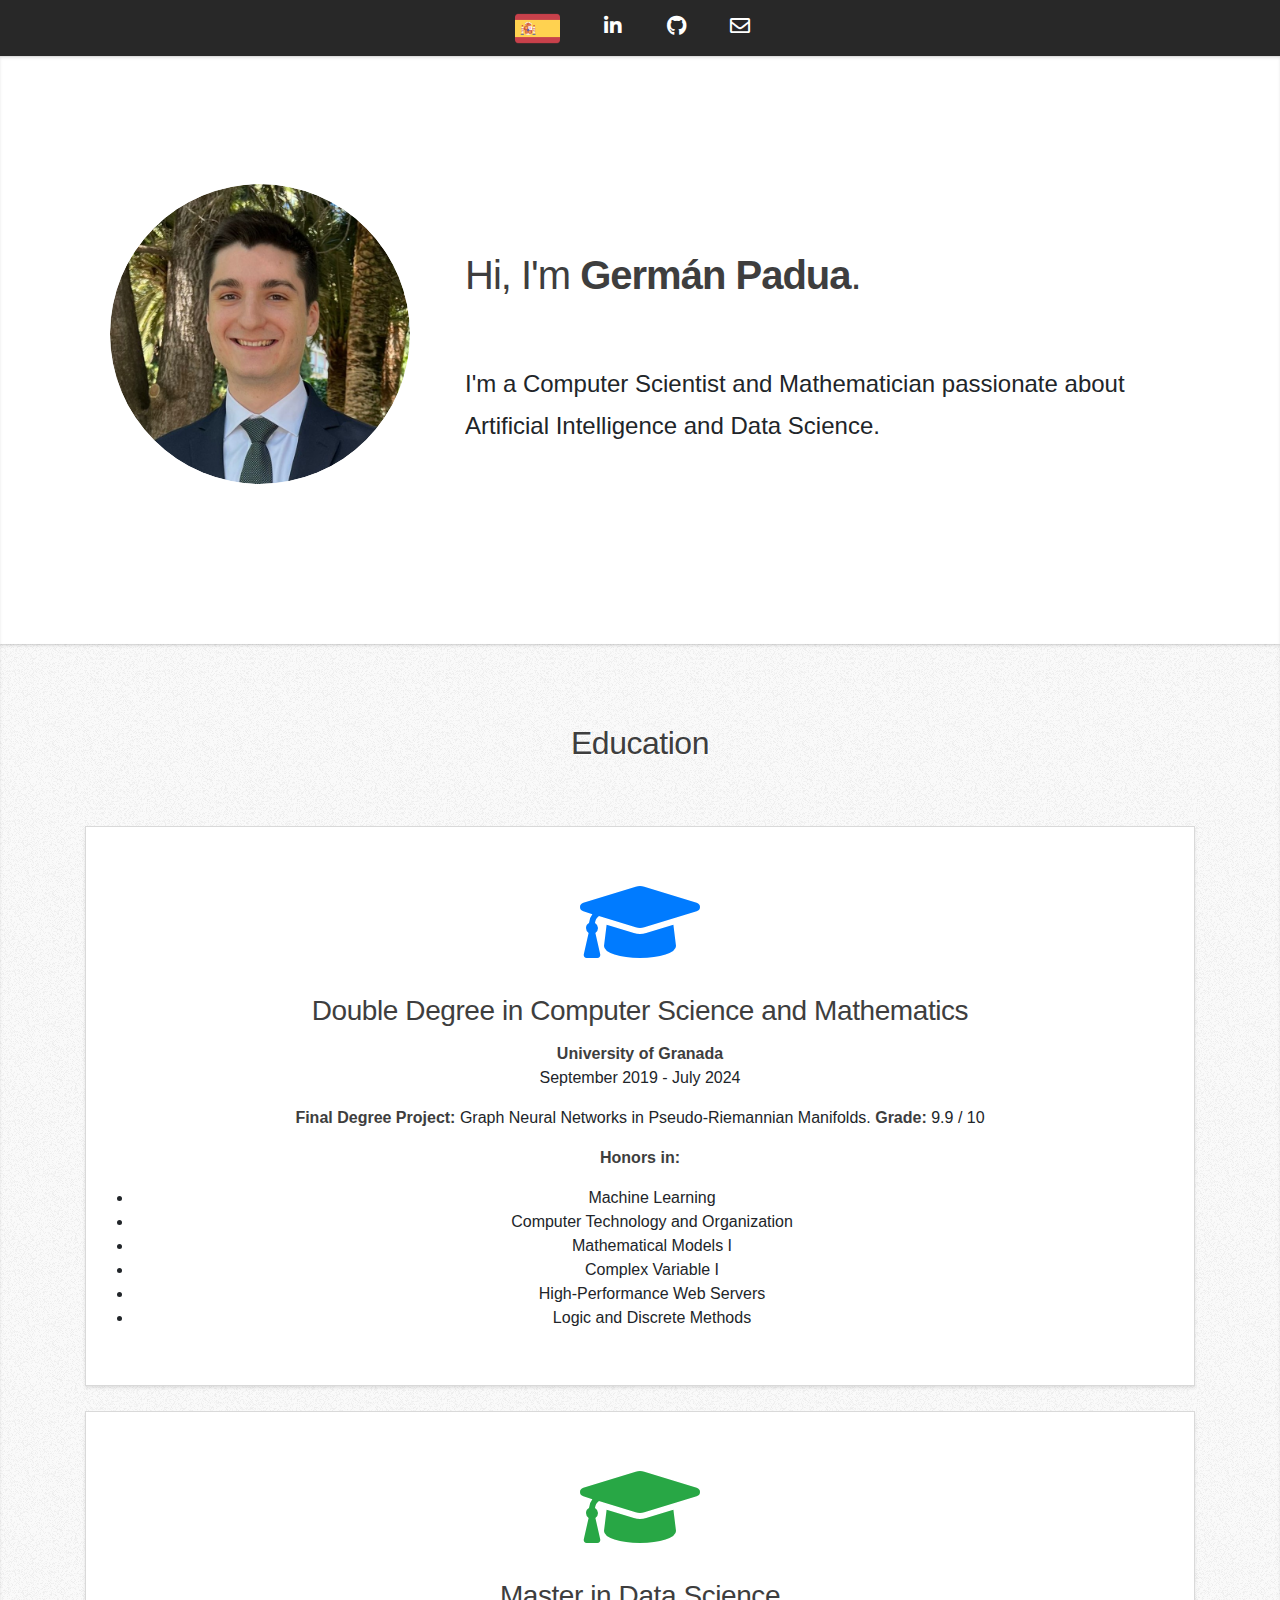
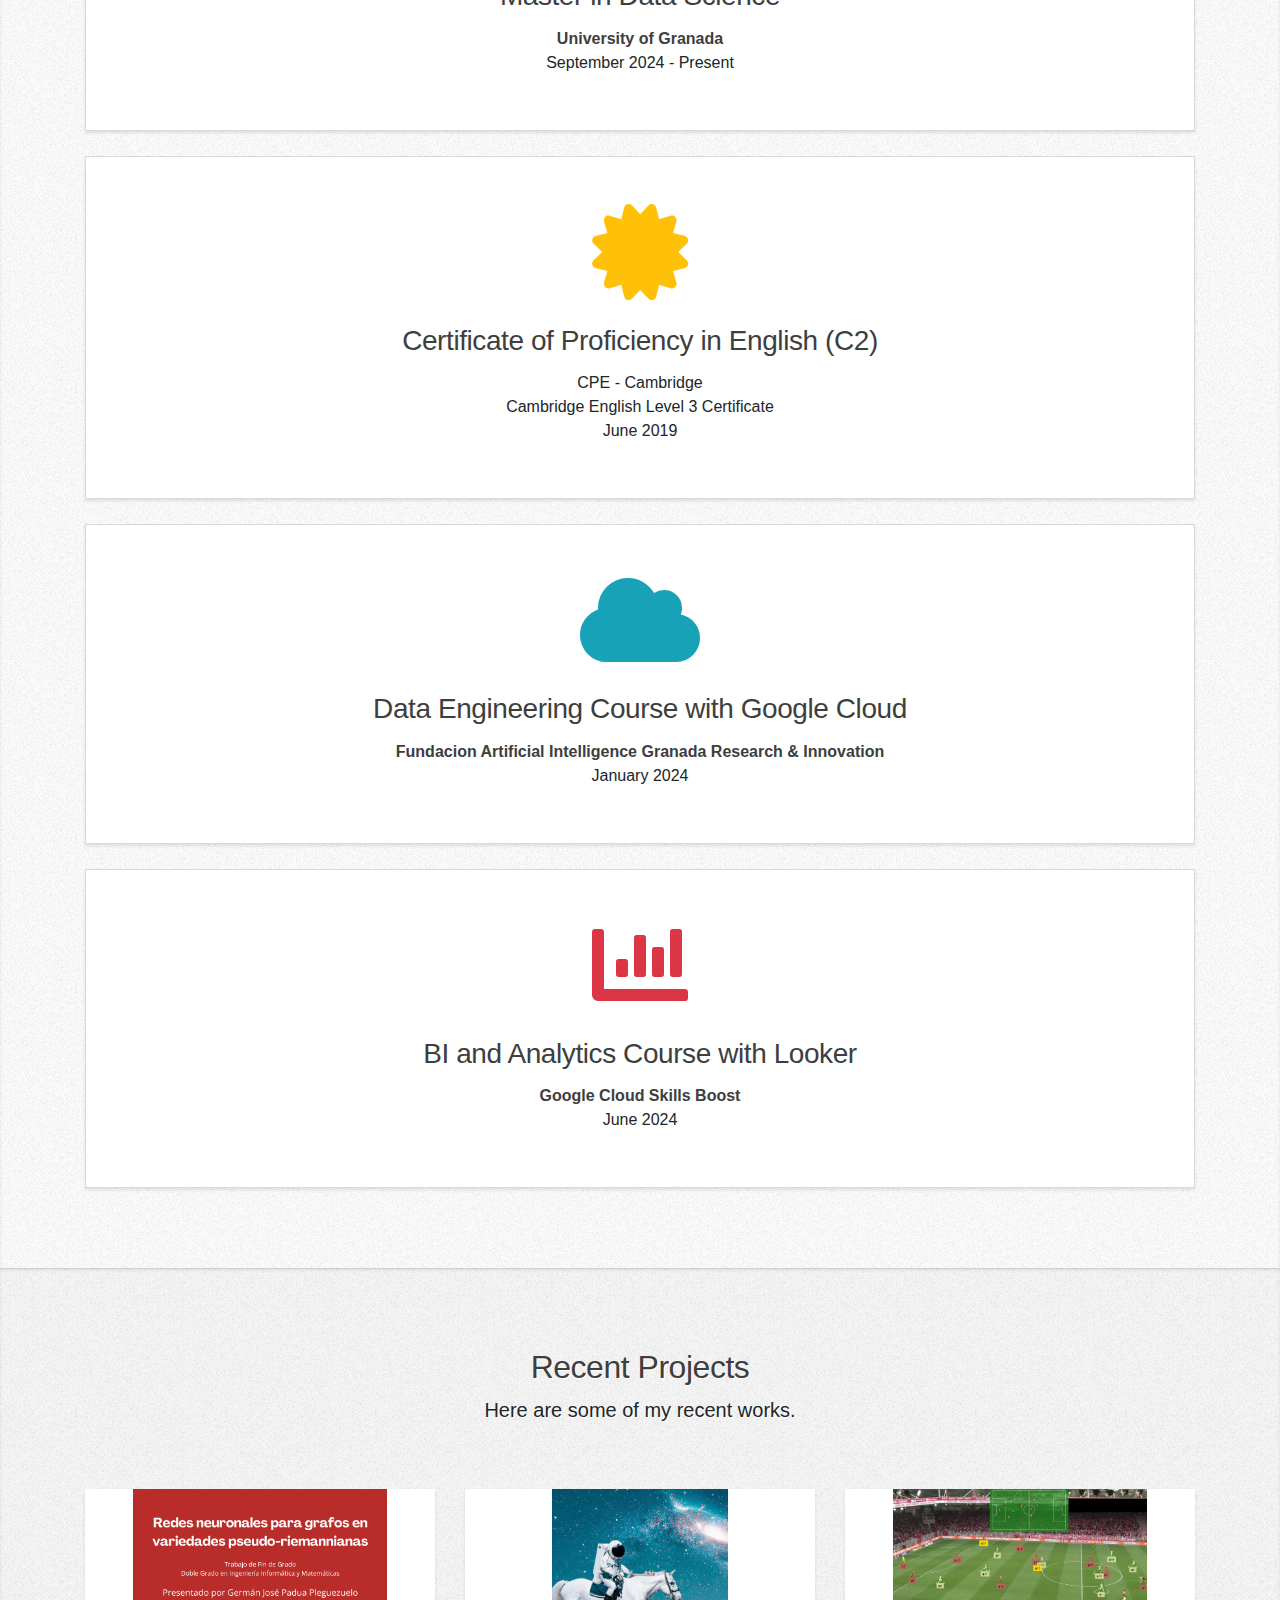
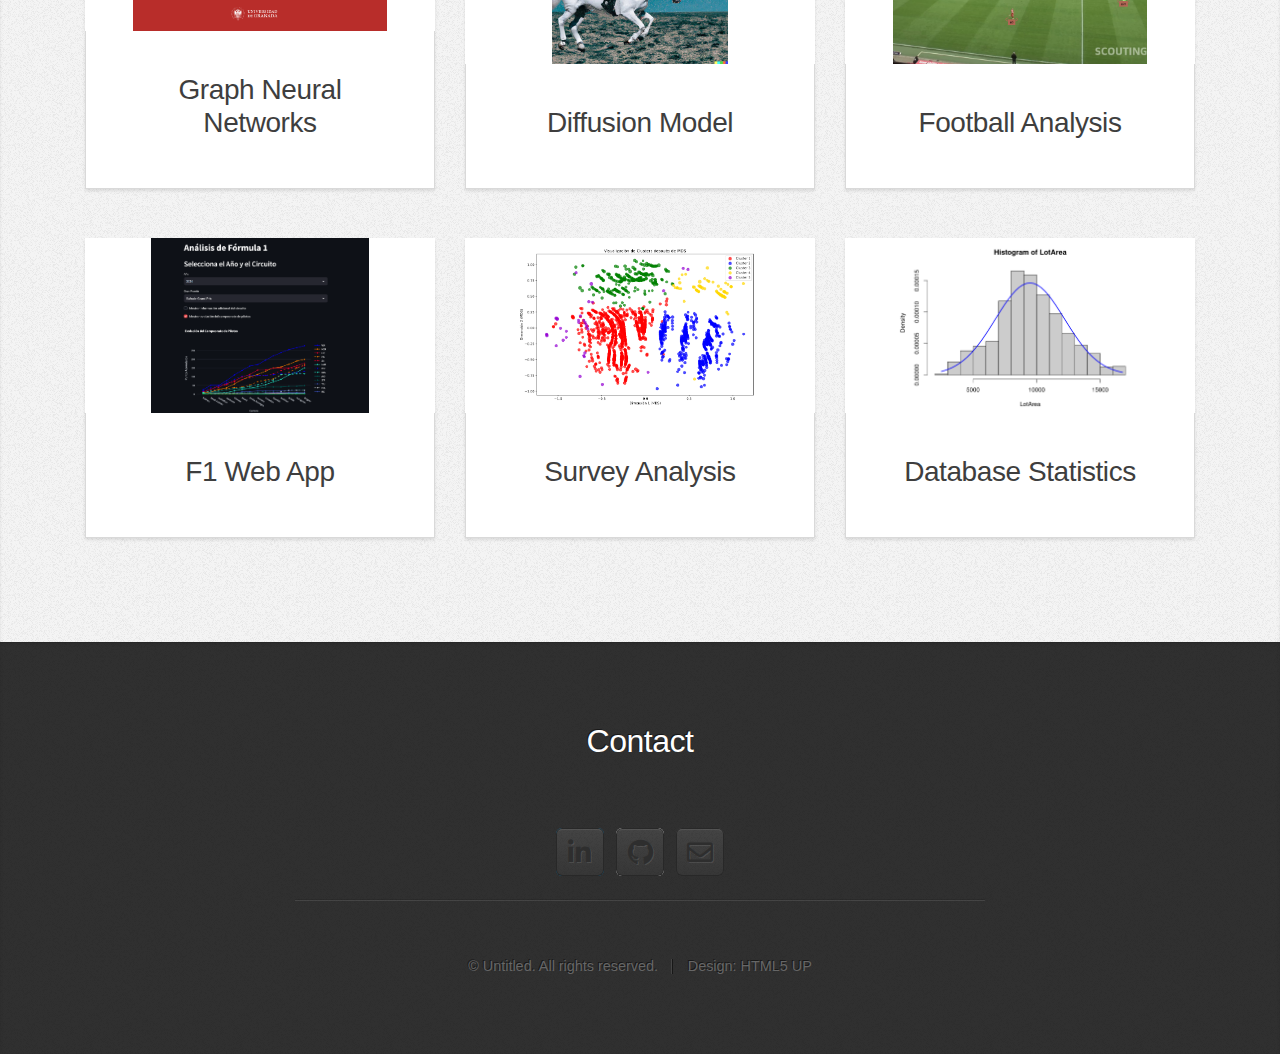
==== commit 446414ea: "New photo" ====
--- a/index-en.html
+++ b/index-en.html
@@ -17,21 +17,18 @@
 	<body class="is-preload">
 
 		<!-- Nav -->
-			<nav id="nav">
-				<ul class="container">
-                    <li>
-                        <a href="index.html">
-                            <img src="images/spain-flag.png" alt="Spanish" style="width: 50px; height: auto;" />
-                        </a>
-                    </li>
-					<li><a href="#top">Top</a></li>
-					<li><a href="#work">Education</a></li>
-					<li><a href="#portfolio">Projects</a></li>
-					<li><a href="#contact">Contact</a></li>
-
-                    
-				</ul>
-			</nav>
+		<nav id="nav">
+            <ul class="container">
+                <li>
+                    <a href="index.html" style="display: auto; align-items: auto;">
+                        <img src="images/spain-flag.png" alt="Spanish" style="width: 45px; height: auto;" />
+                    </a>
+                </li>
+                <li><a href="https://www.linkedin.com/in/german-jose-padua-pleguezuelo/" class="icon brands fa-linkedin-in" target="_blank"><span class="label">LinkedIn</span></a></li>
+				<li><a href="https://github.com/germanpadua" class="icon brands fa-github" target="_blank"><span class="label">Github</span></a></li>
+				<li><a href="mailto:german.padua@outlook.es" class="icon fa-envelope"><span class="label">Email</span></a></li>
+            </ul>
+        </nav>
 
         <!-- Home -->
         <article id="top" class="wrapper style1">
@@ -39,7 +36,7 @@
                 <div class="row align-items-center">
                     <div class="col-12 col-md-4 mb-4 mb-md-0">
                         <span class="image fit">
-                            <img src="images/me-big.jpg" alt="" class="rounded-circle img-fluid" />
+                            <img src="images/me-big-2.jpg" alt="" class="rounded-circle img-fluid" />
                         </span>
                     </div>
                     <div class="col-12 col-md-8 text-center text-md-left">
--- a/assets/css/main.css
+++ b/assets/css/main.css
@@ -2980,4 +2980,37 @@
     margin-top: auto;
     padding: 10px;
     text-align: center;
-}+}
+
+/* Estilos para la imagen de perfil */
+#top .image {
+    max-width: 300px; /* Ajustar según sea necesario */
+    width: 100%;
+    height: auto;
+    margin: 0 auto 2em;
+    overflow: hidden;
+    border-radius: 50%; /* Esto asegura la forma circular */
+    aspect-ratio: 1 / 1; /* Asegura que el contenedor sea siempre cuadrado */
+    display: block; /* Asegura que actúe como un bloque en el layout */
+}
+
+#top .image img {
+    width: 100%;
+    height: 100%;
+    object-fit: cover; /* Esto asegura que la imagen cubra todo el contenedor */
+    object-position: center; /* Centra la imagen en el contenedor */
+    display: block; /* Evita márgenes inesperados o comportamientos de línea */
+}
+
+/* Ajustes responsivos */
+@media (max-width: 992px) {
+    #top .image {
+        max-width: 250px; /* Un poco más pequeño en pantallas medianas */
+    }
+}
+
+@media (max-width: 768px) {
+    #top .image {
+        max-width: 200px; /* Aún más pequeño en pantallas móviles */
+    }
+}
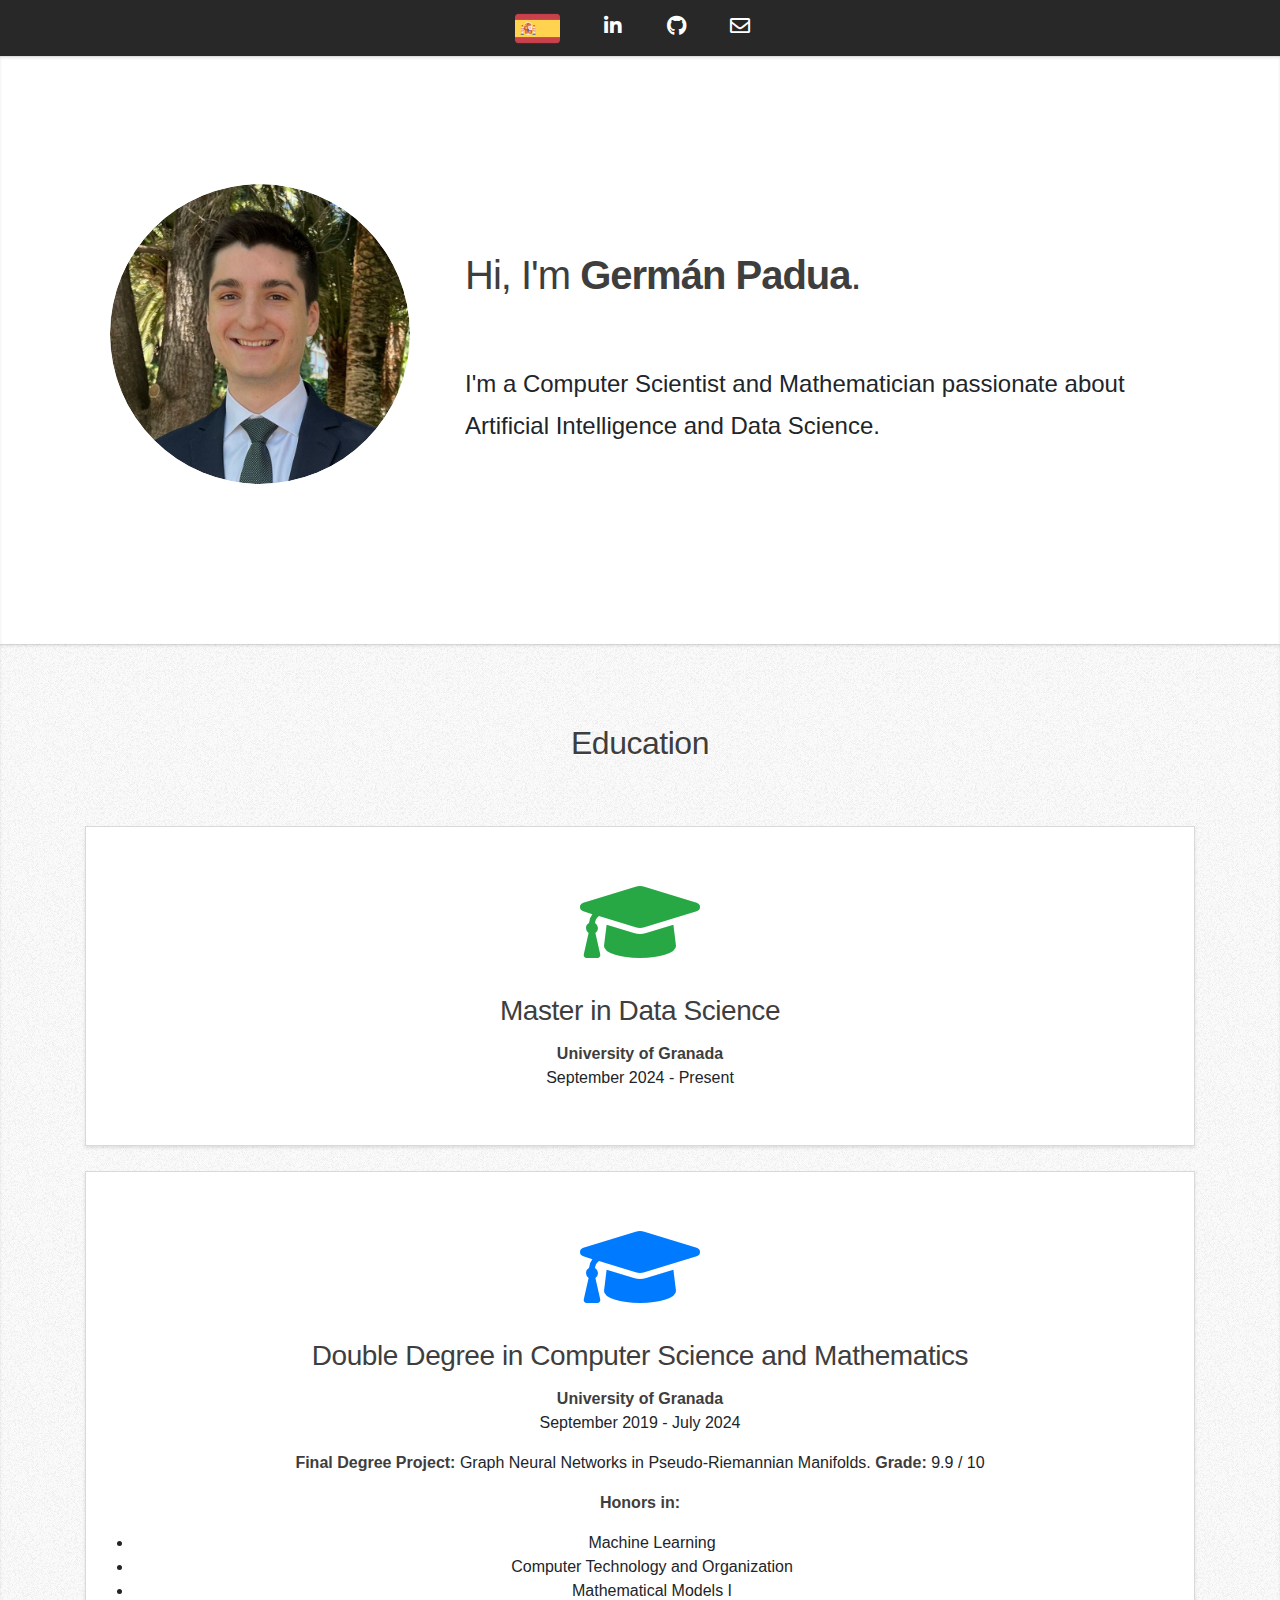
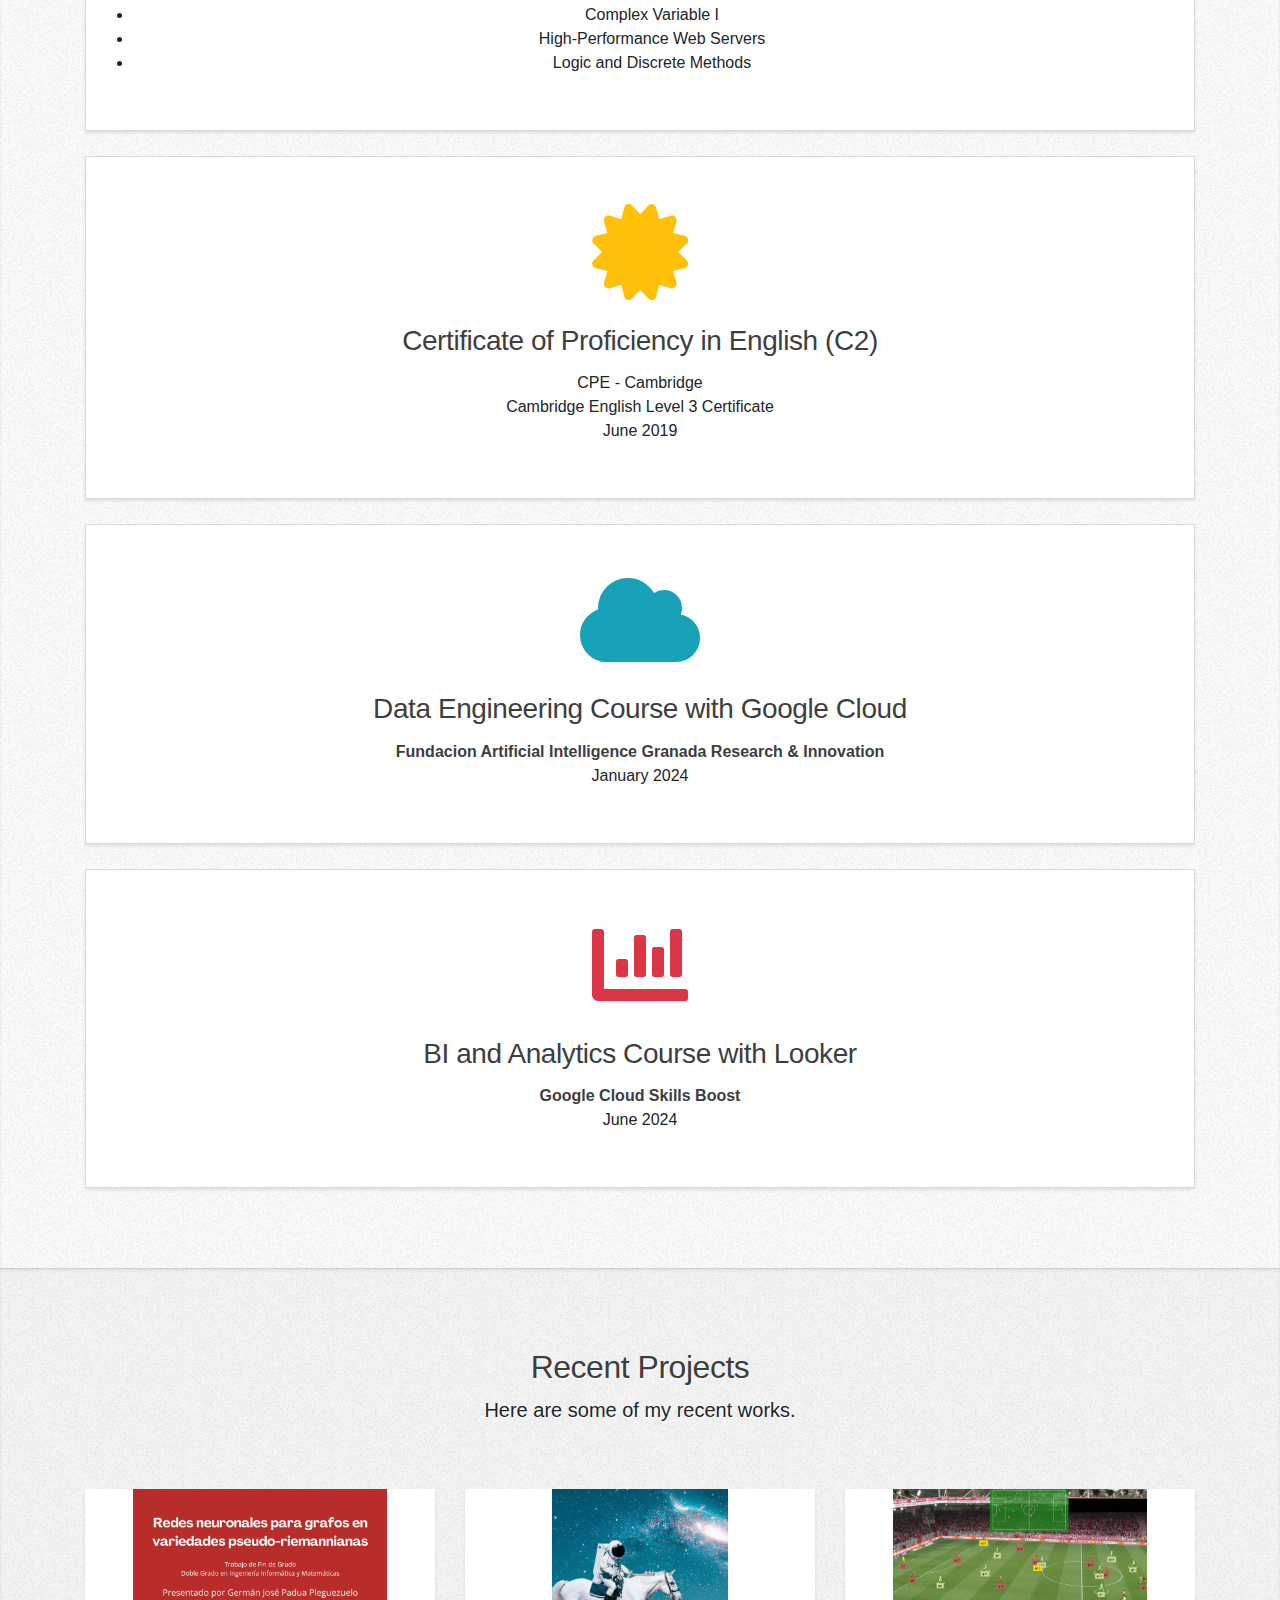
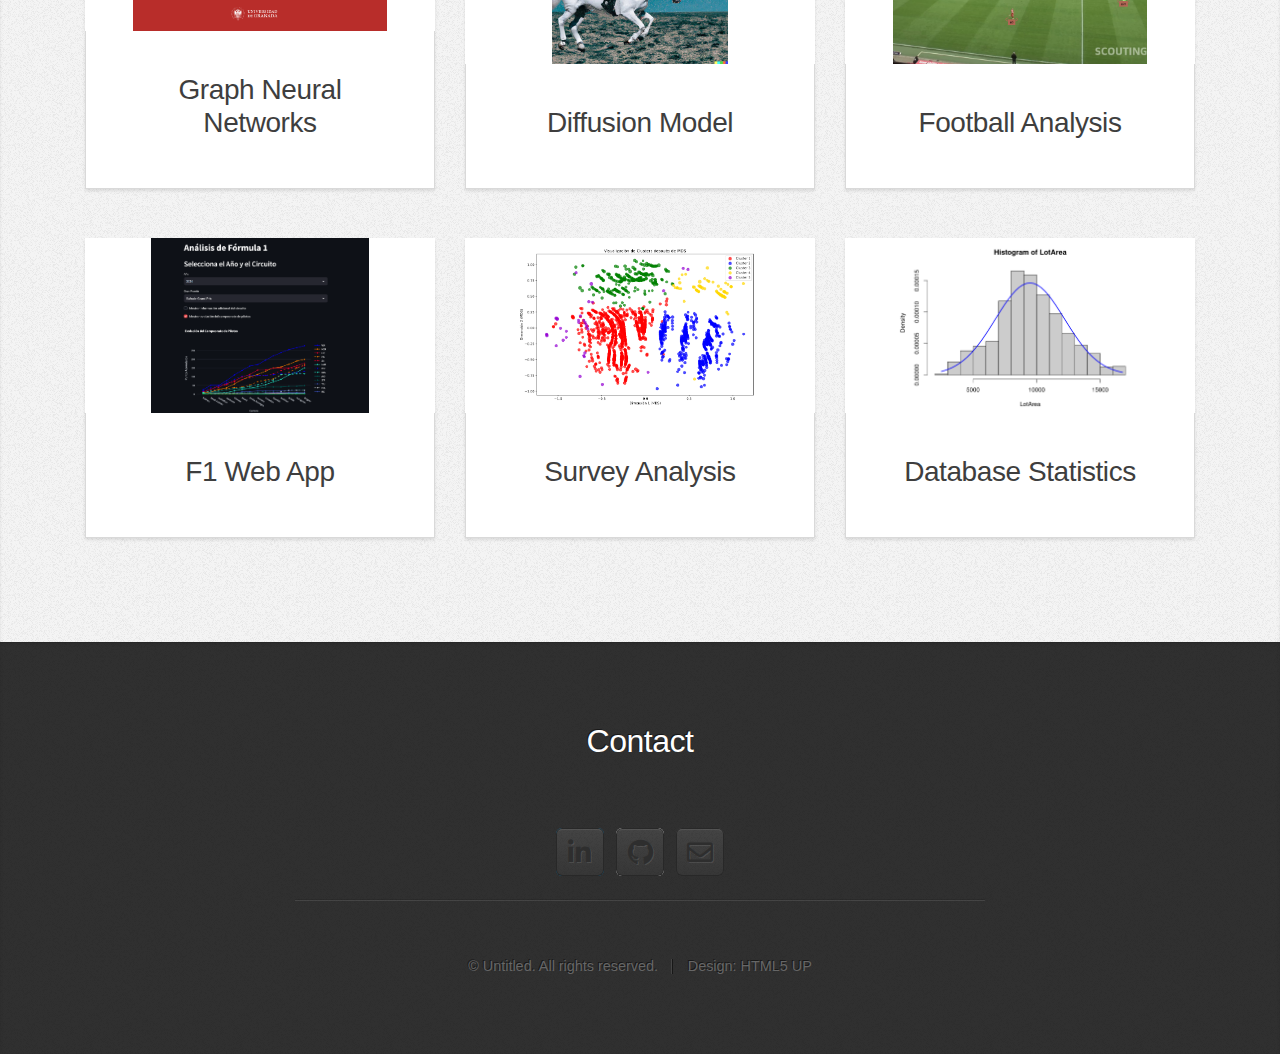
==== commit 7c1783eb: "Cambiado orden master" ====
--- a/index-en.html
+++ b/index-en.html
@@ -59,6 +59,14 @@
         <div class="row aln-center">
             <div class="col-12">
                 <section class="box style1">
+                    <span class="icon solid featured fa-graduation-cap" style="color: #28a745;"></span>
+                    <h3>Master in Data Science</h3>
+                    <p><strong>University of Granada</strong><br />September 2024 - Present</p>
+                </section>
+            </div>
+            
+            <div class="col-12">
+                <section class="box style1">
                     <span class="icon solid featured fa-graduation-cap" style="color: #007bff;"></span>
                     <h3>Double Degree in Computer Science and Mathematics</h3>
                     <p><strong>University of Granada</strong><br />September 2019 - July 2024</p>
@@ -74,13 +82,7 @@
                     </ul>
                 </section>
             </div>
-            <div class="col-12">
-                <section class="box style1">
-                    <span class="icon solid featured fa-graduation-cap" style="color: #28a745;"></span>
-                    <h3>Master in Data Science</h3>
-                    <p><strong>University of Granada</strong><br />September 2024 - Present</p>
-                </section>
-            </div>
+            
             <div class="col-12">
                 <section class="box style1">
                     <span class="icon solid featured fa-certificate" style="color: #ffc107;"></span>
